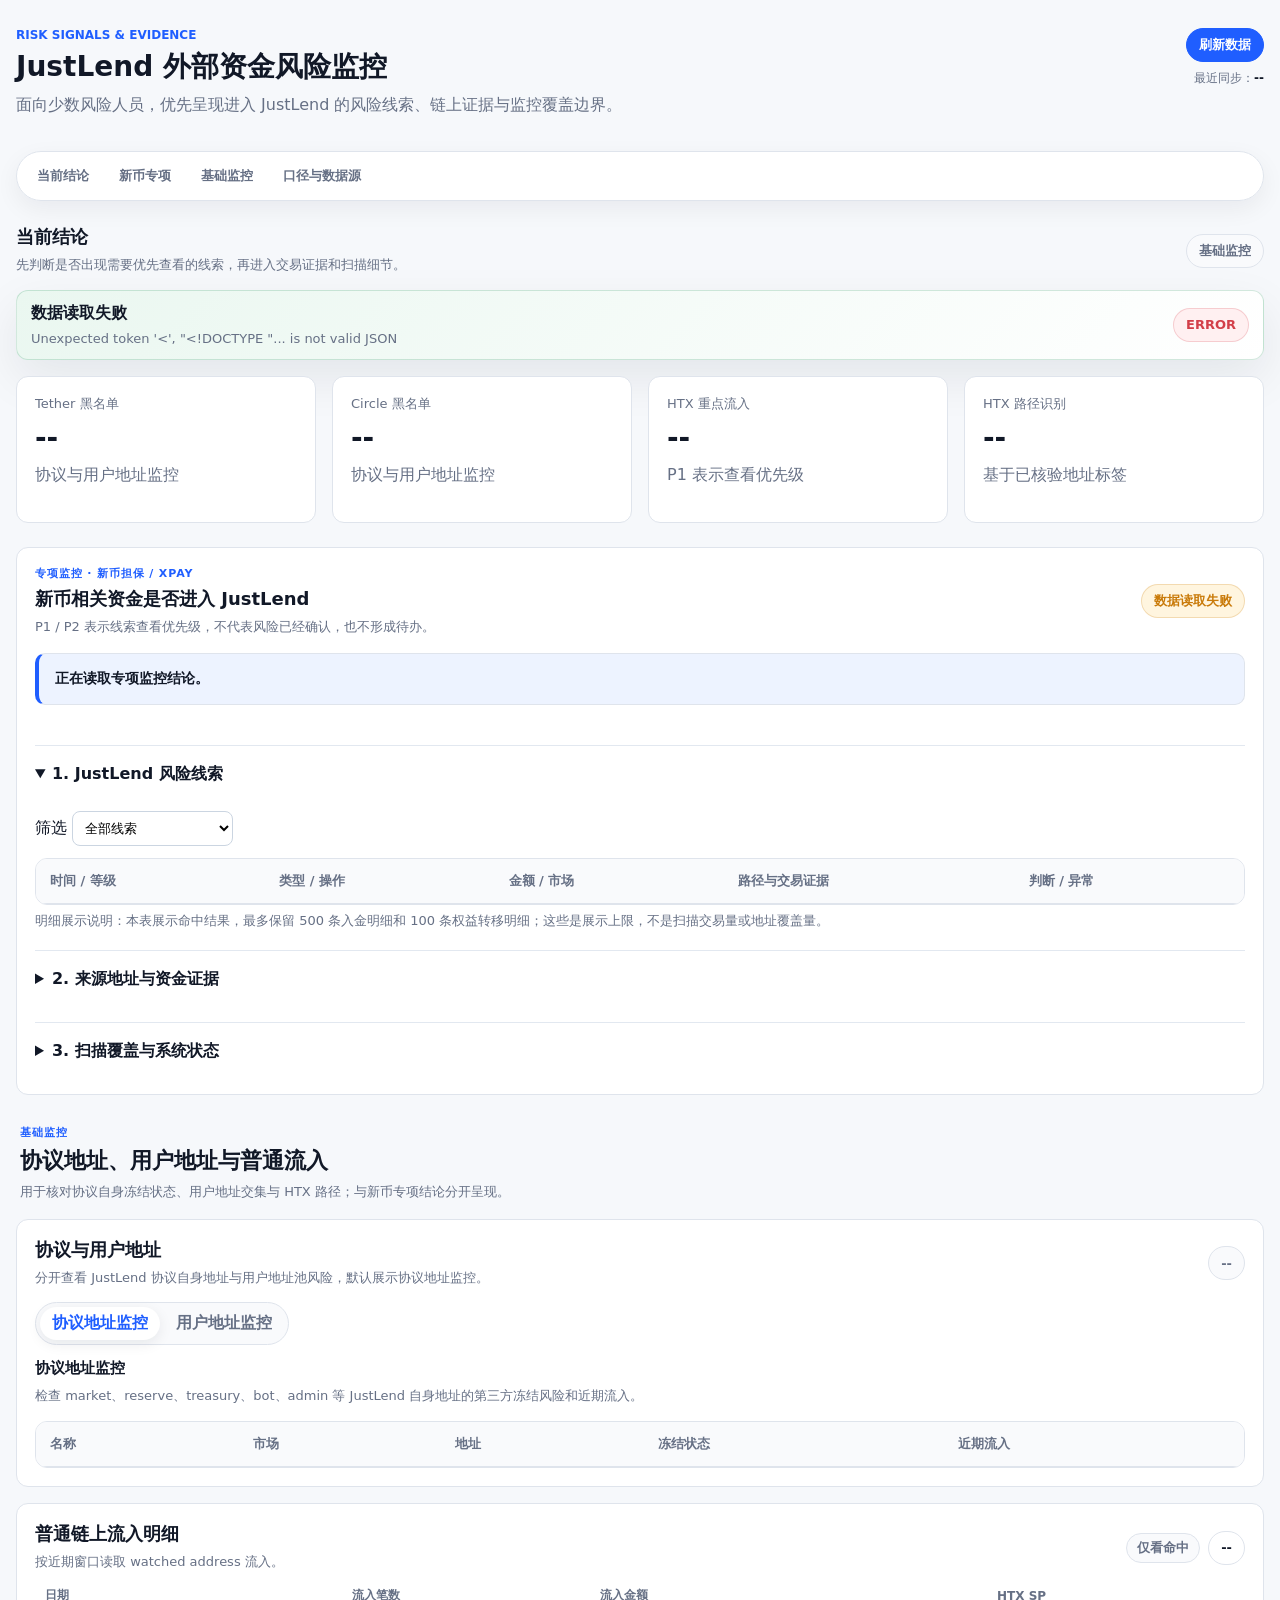
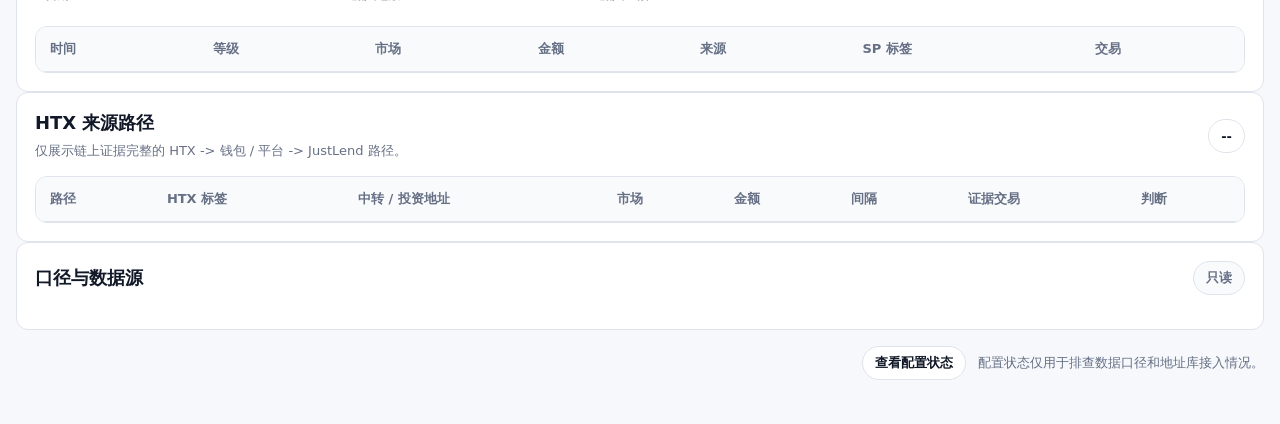
==== iterations/v0.1.0/live-dashboard/index.html @ cbe5182f "Reorganize freeze-risk dashboard around signals and evidence" ====
<!doctype html>
<html lang="zh-CN">
<head>
  <meta charset="utf-8" />
  <meta name="viewport" content="width=device-width, initial-scale=1" />
  <title>JustLend 第三方冻结风险实时看板</title>
  <link rel="stylesheet" href="./styles.css" />
</head>
<body>
  <main class="page">
    <header class="header">
      <div>
        <div class="eyebrow">RISK SIGNALS &amp; EVIDENCE</div>
        <h1>JustLend 外部资金风险监控</h1>
        <p>面向少数风险人员，优先呈现进入 JustLend 的风险线索、链上证据与监控覆盖边界。</p>
      </div>
      <div class="header-actions">
        <button id="refreshBtn" class="btn primary">刷新数据</button>
        <span class="sync-meta">最近同步：<strong id="syncTime">--</strong></span>
      </div>
    </header>

    <nav class="dashboard-nav" aria-label="看板导航">
      <a href="#riskOverview">当前结论</a>
      <a href="#xinbiMonitor">新币专项</a>
      <a href="#baseMonitoring">基础监控</a>
      <a href="#methodology">口径与数据源</a>
    </nav>

    <section class="overview-section" id="riskOverview" aria-labelledby="riskOverviewTitle">
      <div class="section-head overview-heading">
        <div>
          <h2 id="riskOverviewTitle">当前结论</h2>
          <p class="section-copy">先判断是否出现需要优先查看的线索，再进入交易证据和扫描细节。</p>
        </div>
        <span class="pill muted">基础监控</span>
      </div>
      <div class="status-strip" id="statusStrip">
        <div>
          <strong id="statusTitle">加载中</strong>
          <span id="statusDesc">正在读取 TRON 链上数据。</span>
        </div>
        <span class="pill" id="statusPill">SYNC</span>
      </div>

      <div class="grid metrics">
        <article class="card">
          <span class="label">Tether 黑名单</span>
          <strong id="metricUsdt">--</strong>
          <p>协议与用户地址监控</p>
        </article>
        <article class="card">
          <span class="label">Circle 黑名单</span>
          <strong id="metricUsdc">--</strong>
          <p>协议与用户地址监控</p>
        </article>
        <article class="card">
          <span class="label">HTX 重点流入</span>
          <strong id="metricEvents">--</strong>
          <p>P1 表示查看优先级</p>
        </article>
        <article class="card">
          <span class="label">HTX 路径识别</span>
          <strong id="metricHtx">--</strong>
          <p>基于已核验地址标签</p>
        </article>
      </div>
    </section>

    <section class="card xinbi-monitor" id="xinbiMonitor" aria-label="新币风险监控">
      <div class="section-head">
        <div><span class="section-kicker">专项监控 · 新币担保 / XPay</span><h2>新币相关资金是否进入 JustLend</h2><p class="section-copy">P1 / P2 表示线索查看优先级，不代表风险已经确认，也不形成待办。</p></div>
        <span class="pill amber" id="xinbiState">等待扫描</span>
      </div>
      <div class="decision-banner" id="xinbiDecision">正在读取专项监控结论。</div>
      <div id="xinbiSummary" class="xinbi-metrics"></div>
      <details open id="xinbiSignals"><summary>1. JustLend 风险线索</summary>
        <div class="section-tools xinbi-tools"><label>筛选 <select id="xinbiFilter"><option value="all">全部线索</option><option value="flow">直接 / 1 跳 / 2 跳路径</option><option value="interaction">仅交互关联</option><option value="anomaly">异常行为</option><option value="rights">jToken 权益转移</option></select></label><span id="xinbiEventCount"></span></div>
        <div class="table-wrap"><table><thead><tr><th>时间 / 等级</th><th>类型 / 操作</th><th>金额 / 市场</th><th>路径与交易证据</th><th>判断 / 异常</th></tr></thead><tbody id="xinbiEvents"></tbody></table></div>
        <p class="section-copy">明细展示说明：本表展示命中结果，最多保留 500 条入金明细和 100 条权益转移明细；这些是展示上限，不是扫描交易量或地址覆盖量。</p>
      </details>
      <details id="xinbiEvidence"><summary>2. 来源地址与资金证据</summary>
        <p class="notice" id="xinbiRelatedAccounts"></p>
        <h3>来源地址与冻结状态</h3>
        <div class="table-wrap"><table><thead><tr><th>地址 / 归属来源</th><th>USDT 冻结状态</th><th>当前 USDT 余额</th><th>检查时间</th></tr></thead><tbody id="xinbiAddresses"></tbody></table></div>
        <h3 class="subsection-title">来源地址近期资金动态</h3>
        <p class="section-copy">仅代表来源地址活动，不等于已进入 JustLend。展示最近 100 条已扫描记录。</p>
        <div class="table-wrap"><table><thead><tr><th>时间</th><th>资产 / 金额</th><th>发送方 → 接收方</th><th>交易</th></tr></thead><tbody id="xinbiTransfers"></tbody></table></div>
      </details>
      <details id="xinbiCoveragePanel"><summary>3. 扫描覆盖与系统状态</summary>
        <p class="notice" id="xinbiCoverage">首次扫描尚未完成，不能据此判断无风险。</p>
        <p class="notice" id="xinbiScanProgress">等待扫描结果：地址初扫、转账记录和历史补扫进度将在这里显示。</p>
        <div class="change-log"><strong>冻结状态变化</strong><div id="xinbiChanges"></div></div>
        <ul id="xinbiLimitations"></ul>
        <p class="source-links"><a href="https://x.com/MistTrack_io/status/2097334357891645946" target="_blank" rel="noopener noreferrer">MistTrack 原始地址来源 · 2026-09-08</a> · <a href="https://x.com/Bitrace_team/status/2097376491252453848" target="_blank" rel="noopener noreferrer">Bitrace 21 地址清单</a> · <a href="https://x.com/Bitrace_team/status/2097480480811782478" target="_blank" rel="noopener noreferrer">Bitrace 新业务地址</a></p>
      </details>
    </section>

    <div class="section-divider" id="baseMonitoring">
      <span class="section-kicker">基础监控</span>
      <h2>协议地址、用户地址与普通流入</h2>
      <p>用于核对协议自身冻结状态、用户地址交集与 HTX 路径；与新币专项结论分开呈现。</p>
    </div>

    <section class="card address-monitor">
      <div class="section-head">
        <div>
          <h2>协议与用户地址</h2>
          <p class="section-copy">分开查看 JustLend 协议自身地址与用户地址池风险，默认展示协议地址监控。</p>
        </div>
        <span class="pill muted" id="watchedCount">--</span>
      </div>
      <div class="tabs" role="tablist" aria-label="地址风险监控类型">
        <button id="protocolTab" class="tab active" type="button" role="tab" aria-selected="true" aria-controls="protocolPanel">协议地址监控</button>
        <button id="userTab" class="tab" type="button" role="tab" aria-selected="false" aria-controls="userPanel">用户地址监控</button>
      </div>

      <div id="protocolPanel" class="tab-panel active" role="tabpanel" aria-labelledby="protocolTab">
        <div class="section-head">
          <div>
            <h3>协议地址监控</h3>
            <p class="section-copy">检查 market、reserve、treasury、bot、admin 等 JustLend 自身地址的第三方冻结风险和近期流入。</p>
          </div>
        </div>
        <div class="table-wrap">
          <table>
            <thead>
              <tr>
                <th>名称</th>
                <th>市场</th>
                <th>地址</th>
                <th>冻结状态</th>
                <th>近期流入</th>
              </tr>
            </thead>
            <tbody id="addressRows"></tbody>
          </table>
        </div>
      </div>

      <div id="userPanel" class="tab-panel" role="tabpanel" aria-labelledby="userTab">
        <div class="section-head">
          <div>
            <h3>用户地址监控</h3>
            <p class="section-copy">检查 JustLend 当前用户地址池与 Tether / Circle 黑名单的交集；地址池未接入时不展示伪造结果。</p>
          </div>
          <span class="pill muted" id="userIntersectionCount">--</span>
        </div>
        <div class="table-wrap">
          <table>
            <thead>
              <tr>
                <th>用户地址</th>
                <th>JustLend 身份</th>
                <th>黑名单状态</th>
                <th>命中资产</th>
                <th>系统判断</th>
              </tr>
            </thead>
            <tbody id="userRows"></tbody>
          </table>
        </div>
        <div class="notice" id="userPoolNotice"></div>
      </div>
    </section>

    <section class="card">
      <div class="section-head">
        <div>
          <h2>普通链上流入明细</h2>
          <p class="section-copy" id="eventWindowText">按近期窗口读取 watched address 流入。</p>
        </div>
        <div class="section-tools">
          <button id="clearDateFilterBtn" class="btn toggle hidden" type="button">全部日期</button>
          <button id="hitOnlyToggle" class="btn toggle" type="button" aria-pressed="false">仅看命中</button>
          <span class="pill" id="eventCount">--</span>
        </div>
      </div>
      <div class="coverage-strip">
        <div class="coverage-head">
          <span>日期</span>
          <span>流入笔数</span>
          <span>流入金额</span>
          <span>HTX SP</span>
        </div>
        <div class="coverage-grid" id="dailyCoverageRows"></div>
      </div>
      <div class="table-wrap">
        <table>
          <thead>
            <tr>
              <th>时间</th>
              <th>等级</th>
              <th>市场</th>
              <th>金额</th>
              <th>来源</th>
              <th>SP 标签</th>
              <th>交易</th>
            </tr>
          </thead>
          <tbody id="eventRows"></tbody>
        </table>
      </div>
    </section>

    <section class="card">
      <div class="section-head">
        <div>
          <h2>HTX 来源路径</h2>
          <p class="section-copy">仅展示链上证据完整的 HTX -> 钱包 / 平台 -> JustLend 路径。</p>
        </div>
        <span class="pill" id="htxSpCount">--</span>
      </div>
      <div class="table-wrap">
        <table>
          <thead>
            <tr>
              <th>路径</th>
              <th>HTX 标签</th>
              <th>中转 / 投资地址</th>
              <th>市场</th>
              <th>金额</th>
              <th>间隔</th>
              <th>证据交易</th>
              <th>判断</th>
            </tr>
          </thead>
          <tbody id="htxSpRows"></tbody>
        </table>
      </div>
    </section>

    <section class="card" id="methodology">
      <div class="section-head">
        <h2>口径与数据源</h2>
        <span class="pill muted">只读</span>
      </div>
      <ul id="notes"></ul>
    </section>

    <section class="config-footer">
      <button id="configOpenBtn" class="btn secondary" type="button">查看配置状态</button>
      <span class="config-footer-copy">配置状态仅用于排查数据口径和地址库接入情况。</span>
    </section>
  </main>

  <div class="modal-backdrop" id="configModal" aria-hidden="true">
    <div class="modal modal-wide" role="dialog" aria-modal="true" aria-labelledby="configModalTitle">
      <div class="modal-head">
        <div>
          <h2 id="configModalTitle">配置状态</h2>
          <p class="section-copy">当前实时看板的数据源、风险阈值和地址库接入口径。</p>
        </div>
        <button id="configCloseBtn" class="icon-btn" type="button" aria-label="关闭配置状态弹窗">×</button>
      </div>
      <form class="admin-login" id="adminLoginPanel">
        <label>
          Admin 密码
          <input id="adminPassword" type="password" autocomplete="current-password" />
        </label>
        <button id="adminLoginBtn" class="btn primary" type="submit">进入配置页</button>
        <p class="form-error" id="adminLoginError"></p>
      </form>
      <div id="configPanel" class="hidden">
        <div class="kv">
          <div><span>HTX seed</span><strong id="configHtx">--</strong></div>
          <div><span>平台中转 seed</span><strong id="configPlatform">--</strong></div>
          <div><span>TronGrid Key</span><strong id="configTronGrid">--</strong></div>
          <div><span>风险阈值</span><strong id="configThreshold">--</strong></div>
          <div><span>协议监控地址数</span><strong id="configWatched">--</strong></div>
          <div><span>流入窗口</span><strong id="configInflowWindow">--</strong></div>
        </div>
        <div class="notice" id="configNotice"></div>
        <div class="admin-subsection">
          <div class="section-head">
            <h3>HTX 地址标签</h3>
            <span class="pill muted" id="configHtxLabelCount">--</span>
          </div>
          <div class="table-wrap compact-table">
            <table>
              <thead>
                <tr>
                  <th>标签</th>
                  <th>地址</th>
                  <th>类型</th>
                  <th>置信度</th>
                  <th>来源</th>
                </tr>
              </thead>
              <tbody id="configHtxRows"></tbody>
            </table>
          </div>
        </div>
      </div>
    </div>
  </div>

  <div class="toast" id="toast">已刷新</div>
  <script src="./app.js"></script>
  <script src="./xinbi-ui.js"></script>
</body>
</html>
---- iterations/v0.1.0/live-dashboard/styles.css ----
:root {
  --bg: #f6f8fb;
  --surface: #ffffff;
  --sub: #f9fafc;
  --text: #111827;
  --muted: #667085;
  --border: #dfe4ec;
  --blue: #1f5eff;
  --blue-bg: #edf3ff;
  --green: #1f8a57;
  --green-bg: #eaf7f0;
  --amber: #c97a09;
  --amber-bg: #fff5df;
  --red: #d33f49;
  --red-bg: #fff0f1;
  --radius: 12px;
  --shadow: 0 18px 48px rgba(15, 23, 42, 0.08);
}

* { box-sizing: border-box; }

body {
  margin: 0;
  background: var(--bg);
  color: var(--text);
  font-family: Inter, ui-sans-serif, system-ui, -apple-system, BlinkMacSystemFont, "Segoe UI", sans-serif;
}

button { font: inherit; cursor: pointer; }

.page {
  width: min(1440px, calc(100vw - 32px));
  margin: 0 auto;
  padding: 28px 0 44px;
}

.header {
  display: flex;
  justify-content: space-between;
  align-items: flex-start;
  gap: 24px;
  margin-bottom: 18px;
}

.header-actions {
  display: flex;
  flex-direction: column;
  align-items: flex-end;
  gap: 8px;
}

.dashboard-nav {
  position: sticky;
  top: 0;
  z-index: 10;
  display: flex;
  gap: 6px;
  margin-bottom: 24px;
  padding: 8px;
  border: 1px solid var(--border);
  border-radius: 999px;
  background: rgba(255, 255, 255, 0.94);
  box-shadow: 0 8px 24px rgba(15, 23, 42, 0.06);
  backdrop-filter: blur(12px);
}

.dashboard-nav a {
  padding: 7px 12px;
  border-radius: 999px;
  color: var(--muted);
  font-size: 13px;
  font-weight: 800;
  text-decoration: none;
}

.dashboard-nav a:hover,
.dashboard-nav a:focus-visible {
  color: var(--blue);
  background: var(--blue-bg);
}

.overview-section,
.xinbi-monitor {
  scroll-margin-top: 72px;
}

.overview-heading {
  margin-bottom: 12px;
}

.sync-meta {
  color: var(--muted);
  font-size: 12px;
}

.sync-meta strong {
  color: var(--text);
}

.eyebrow {
  color: var(--blue);
  font-size: 12px;
  font-weight: 900;
  margin-bottom: 8px;
}

h1, h2, h3, p { margin-top: 0; letter-spacing: 0; }

h1 { margin-bottom: 8px; font-size: 28px; line-height: 1.2; }
h2 { margin-bottom: 0; font-size: 18px; }
h3 { margin-bottom: 8px; font-size: 15px; }
p { color: var(--muted); line-height: 1.6; }

.btn, .pill {
  display: inline-flex;
  align-items: center;
  justify-content: center;
  border-radius: 999px;
  min-height: 34px;
  padding: 7px 12px;
  border: 1px solid var(--border);
  background: var(--surface);
  color: var(--text);
  font-weight: 800;
  font-size: 13px;
  white-space: nowrap;
}

.btn.primary {
  background: var(--blue);
  border-color: var(--blue);
  color: #fff;
}

.btn.secondary {
  background: var(--surface);
  border-color: var(--border);
}

.btn.toggle {
  min-height: 30px;
  padding: 5px 10px;
  color: var(--muted);
  background: var(--sub);
}

.btn.toggle.active {
  color: var(--blue);
  background: var(--blue-bg);
  border-color: rgba(31, 94, 255, 0.28);
}

.pill.red { color: var(--red); background: var(--red-bg); border-color: rgba(211, 63, 73, 0.2); }
.pill.amber { color: var(--amber); background: var(--amber-bg); border-color: rgba(201, 122, 9, 0.22); }
.pill.green { color: var(--green); background: var(--green-bg); border-color: rgba(31, 138, 87, 0.2); }
.pill.muted { color: var(--muted); background: var(--sub); }

.safe-text { color: var(--green); }
.danger-text { color: var(--red); }
.muted-text { color: var(--muted); }

.status-strip {
  display: flex;
  align-items: center;
  justify-content: space-between;
  gap: 16px;
  padding: 12px 14px;
  margin-bottom: 16px;
  border: 1px solid rgba(31, 138, 87, 0.2);
  border-radius: var(--radius);
  background: linear-gradient(135deg, var(--green-bg), var(--surface));
  box-shadow: var(--shadow);
}

.status-strip.warning {
  border-color: rgba(201, 122, 9, 0.22);
  background: linear-gradient(135deg, var(--amber-bg), var(--surface));
}

.status-strip.danger {
  border-color: rgba(211, 63, 73, 0.2);
  background: linear-gradient(135deg, var(--red-bg), var(--surface));
}

.status-strip strong {
  display: block;
  margin-bottom: 4px;
}

.status-strip span {
  color: var(--muted);
  font-size: 13px;
}

.grid { display: grid; gap: 16px; }
.metrics { grid-template-columns: repeat(4, minmax(0, 1fr)); margin-bottom: 24px; }
.layout { grid-template-columns: 1.6fr 0.8fr; margin-bottom: 16px; }

.card {
  min-width: 0;
  padding: 18px;
  border: 1px solid var(--border);
  border-radius: var(--radius);
  background: var(--surface);
}

.address-monitor {
  margin-bottom: 16px;
}

.label {
  display: block;
  color: var(--muted);
  font-size: 13px;
  margin-bottom: 8px;
}

.label.compact {
  display: inline-block;
  margin: 0 10px 0 4px;
  font-size: 12px;
}

.card > strong {
  display: block;
  font-size: 28px;
  margin-bottom: 8px;
}

.section-head {
  display: flex;
  justify-content: space-between;
  align-items: center;
  gap: 12px;
  margin-bottom: 14px;
}

.section-tools {
  display: inline-flex;
  align-items: center;
  gap: 8px;
}

.section-copy {
  margin: 6px 0 0;
  font-size: 13px;
}

.section-kicker {
  display: block;
  margin-bottom: 6px;
  color: var(--blue);
  font-size: 11px;
  font-weight: 900;
  letter-spacing: 0.08em;
  text-transform: uppercase;
}

.section-divider {
  scroll-margin-top: 72px;
  margin: 30px 0 16px;
  padding: 0 4px;
}

.section-divider h2 {
  margin-bottom: 6px;
  font-size: 22px;
}

.section-divider p {
  margin-bottom: 0;
  font-size: 13px;
}

.decision-banner {
  margin: 16px 0;
  padding: 14px 16px;
  border: 1px solid var(--border);
  border-left: 4px solid var(--blue);
  border-radius: 10px;
  background: var(--blue-bg);
  color: var(--text);
  font-size: 14px;
  font-weight: 800;
  line-height: 1.55;
}

.decision-banner.clear {
  border-left-color: var(--green);
  background: var(--green-bg);
}

.decision-banner.warning {
  border-left-color: var(--amber);
  background: var(--amber-bg);
}

.decision-banner.danger {
  border-left-color: var(--red);
  background: var(--red-bg);
}

.subsection-title {
  margin: 22px 0 0;
}

.change-log {
  margin-top: 16px;
  padding: 12px 14px;
  border: 1px solid var(--border);
  border-radius: 10px;
  background: var(--sub);
  font-size: 13px;
}

.change-log p:last-child,
.source-links {
  margin-bottom: 0;
}

.coverage-strip {
  margin-bottom: 14px;
}

.coverage-head,
.coverage-day {
  display: grid;
  grid-template-columns: 1fr 0.8fr 1.3fr 0.8fr;
  gap: 10px;
  align-items: center;
}

.coverage-head {
  padding: 0 10px 8px;
  color: var(--muted);
  font-size: 12px;
  font-weight: 900;
}

.coverage-grid {
  display: grid;
  grid-template-columns: repeat(5, minmax(0, 1fr));
  gap: 8px;
}

.coverage-day {
  min-height: 56px;
  border: 1px solid var(--border);
  border-radius: 8px;
  padding: 8px 10px;
  background: var(--surface);
  color: var(--muted);
  text-align: left;
}

.coverage-day strong {
  color: var(--text);
  font-size: 18px;
}

.coverage-day.has-flow {
  border-color: rgba(31, 94, 255, 0.24);
  background: var(--blue-bg);
}

.coverage-day.hit {
  border-color: rgba(201, 122, 9, 0.28);
  background: var(--amber-bg);
}

.coverage-day.active {
  outline: 2px solid var(--blue);
  outline-offset: 1px;
}

.coverage-empty {
  border: 1px solid var(--border);
  border-radius: 8px;
  padding: 12px;
  color: var(--muted);
  font-size: 13px;
}

.tabs {
  display: inline-flex;
  gap: 4px;
  padding: 4px;
  margin-bottom: 14px;
  border: 1px solid var(--border);
  border-radius: 999px;
  background: var(--sub);
}

.tab {
  min-height: 30px;
  padding: 6px 12px;
  border: 0;
  border-radius: 999px;
  background: transparent;
  color: var(--muted);
  font-weight: 900;
}

.tab.active {
  color: var(--blue);
  background: var(--surface);
  box-shadow: 0 4px 14px rgba(15, 23, 42, 0.08);
}

.tab-panel {
  display: none;
}

.tab-panel.active {
  display: block;
}

.table-wrap {
  overflow: auto;
  border: 1px solid var(--border);
  border-radius: var(--radius);
}

table {
  width: 100%;
  min-width: 850px;
  border-collapse: collapse;
  font-size: 13px;
}

th, td {
  padding: 13px 14px;
  border-bottom: 1px solid var(--border);
  text-align: left;
  vertical-align: top;
}

th {
  color: var(--muted);
  background: var(--sub);
  font-weight: 900;
}

tr:last-child td { border-bottom: 0; }

.address {
  font-family: "SFMono-Regular", Menlo, Consolas, monospace;
  font-size: 12px;
  word-break: break-all;
}

.kv {
  display: grid;
  gap: 8px;
}

.kv div {
  display: flex;
  justify-content: space-between;
  gap: 12px;
  padding: 10px 0;
  border-bottom: 1px solid var(--border);
}

.kv span {
  color: var(--muted);
}

.notice {
  margin-top: 14px;
  color: var(--muted);
  line-height: 1.6;
  font-size: 13px;
}

.config-footer {
  display: flex;
  align-items: center;
  gap: 12px;
  justify-content: flex-end;
  margin-top: 16px;
}

.config-footer-copy {
  color: var(--muted);
  font-size: 13px;
}

.modal-backdrop {
  position: fixed;
  inset: 0;
  z-index: 20;
  display: none;
  align-items: center;
  justify-content: center;
  padding: 20px;
  background: rgba(17, 24, 39, 0.42);
}

.modal-backdrop.show {
  display: flex;
}

.modal {
  width: min(560px, 100%);
  max-height: calc(100vh - 48px);
  overflow: auto;
  padding: 20px;
  border: 1px solid var(--border);
  border-radius: var(--radius);
  background: var(--surface);
  box-shadow: var(--shadow);
}

.modal-wide {
  width: min(860px, 100%);
}

.modal-head {
  display: flex;
  justify-content: space-between;
  gap: 16px;
  margin-bottom: 16px;
}

.hidden {
  display: none !important;
}

.admin-login {
  display: grid;
  gap: 12px;
}

.admin-login label {
  display: grid;
  gap: 8px;
  color: var(--muted);
  font-size: 13px;
  font-weight: 800;
}

.admin-login input {
  width: 100%;
  min-height: 40px;
  border: 1px solid var(--border);
  border-radius: 10px;
  padding: 8px 11px;
  background: var(--surface);
  color: var(--text);
  font: inherit;
}

.form-error {
  min-height: 20px;
  margin: 0;
  color: var(--red);
  font-size: 13px;
}

.icon-btn {
  width: 34px;
  height: 34px;
  flex: 0 0 auto;
  border: 1px solid var(--border);
  border-radius: 999px;
  background: var(--sub);
  color: var(--muted);
  font-size: 22px;
  line-height: 1;
}

.admin-subsection {
  margin-top: 18px;
}

.compact-table table {
  min-width: 680px;
}

.compact-table th,
.compact-table td {
  padding: 10px 12px;
}

.toast {
  position: fixed;
  left: 50%;
  bottom: 24px;
  transform: translateX(-50%) translateY(20px);
  opacity: 0;
  border-radius: 999px;
  padding: 10px 14px;
  background: var(--text);
  color: var(--surface);
  transition: opacity 0.2s ease, transform 0.2s ease;
}

.toast.show {
  opacity: 1;
  transform: translateX(-50%) translateY(0);
}

@media (max-width: 980px) {
  .header,
  .status-strip { align-items: stretch; flex-direction: column; }
  .header-actions { align-items: stretch; }
  .config-footer { align-items: stretch; flex-direction: column; }
  .metrics,
  .layout { grid-template-columns: 1fr; }
  .section-head { align-items: flex-start; flex-direction: column; }
  .section-tools { flex-wrap: wrap; }
  .coverage-grid { grid-template-columns: repeat(2, minmax(0, 1fr)); }
  .coverage-head { display: none; }
  .dashboard-nav { overflow-x: auto; border-radius: 12px; }
}
/* Xinbi monitor shares the existing dashboard visual language. */
.xinbi-metrics { display:grid; grid-template-columns:repeat(6,minmax(0,1fr)); gap:16px; margin:20px 0; }
.xinbi-metrics span { display:block; color:#64748b; font-size:12px; }
.xinbi-metrics strong { display:block; font-size:24px; margin-top:8px; overflow-wrap:anywhere; }
.xinbi-monitor { margin-bottom: 20px; }
.xinbi-monitor details { border-top:1px solid #e2e8f0; padding:18px 0; }
.xinbi-monitor details:last-child { padding-bottom: 0; }
.xinbi-monitor summary { cursor:pointer; font-weight:800; margin-bottom:14px; }
.xinbi-address { overflow-wrap:anywhere; font-family:monospace; font-size:12px; }
.xinbi-leg { min-width:260px; max-width:360px; margin-bottom:10px; }
.xinbi-tools { margin:12px 0; }
.xinbi-tools select { padding:8px; border:1px solid #cbd5e1; border-radius:8px; background:white; }
@media(max-width:900px) { .xinbi-metrics { grid-template-columns:repeat(3,minmax(0,1fr)); } }
@media(max-width:520px) { .xinbi-metrics { grid-template-columns:repeat(2,minmax(0,1fr)); } }
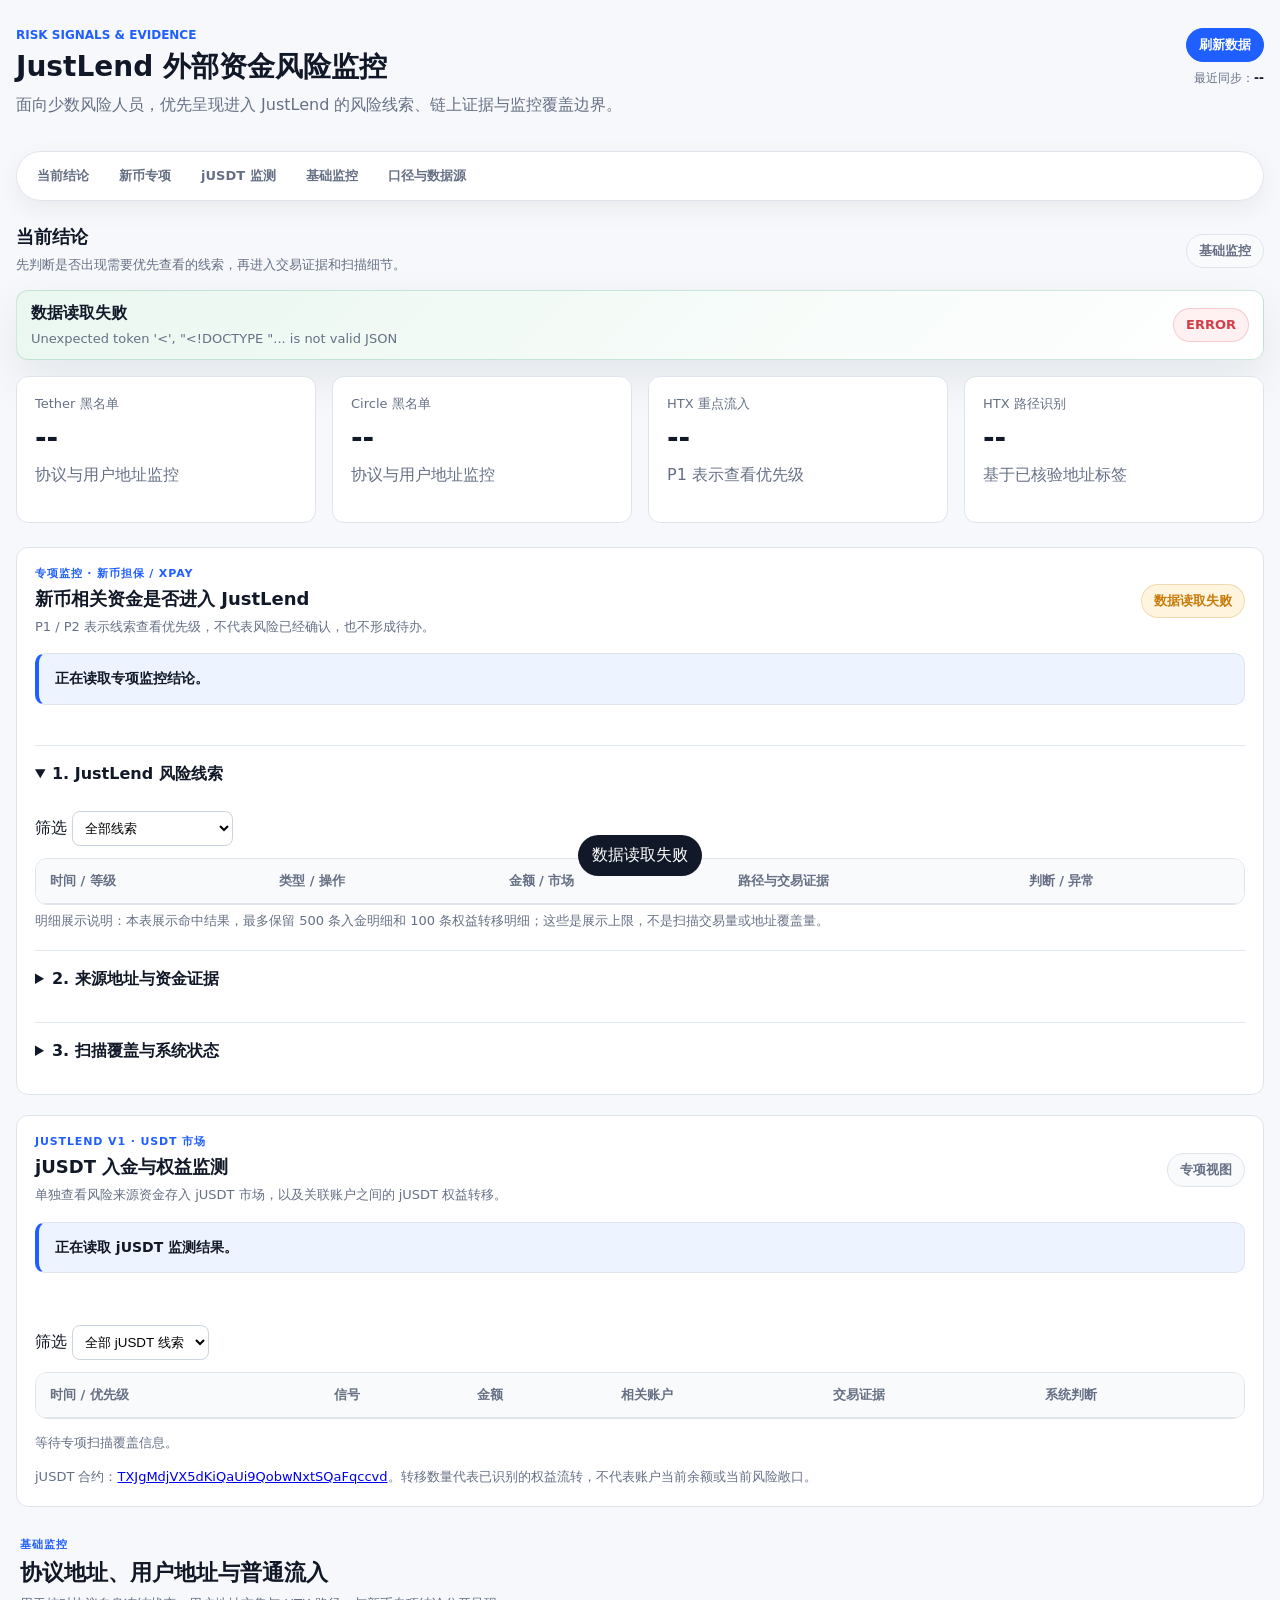
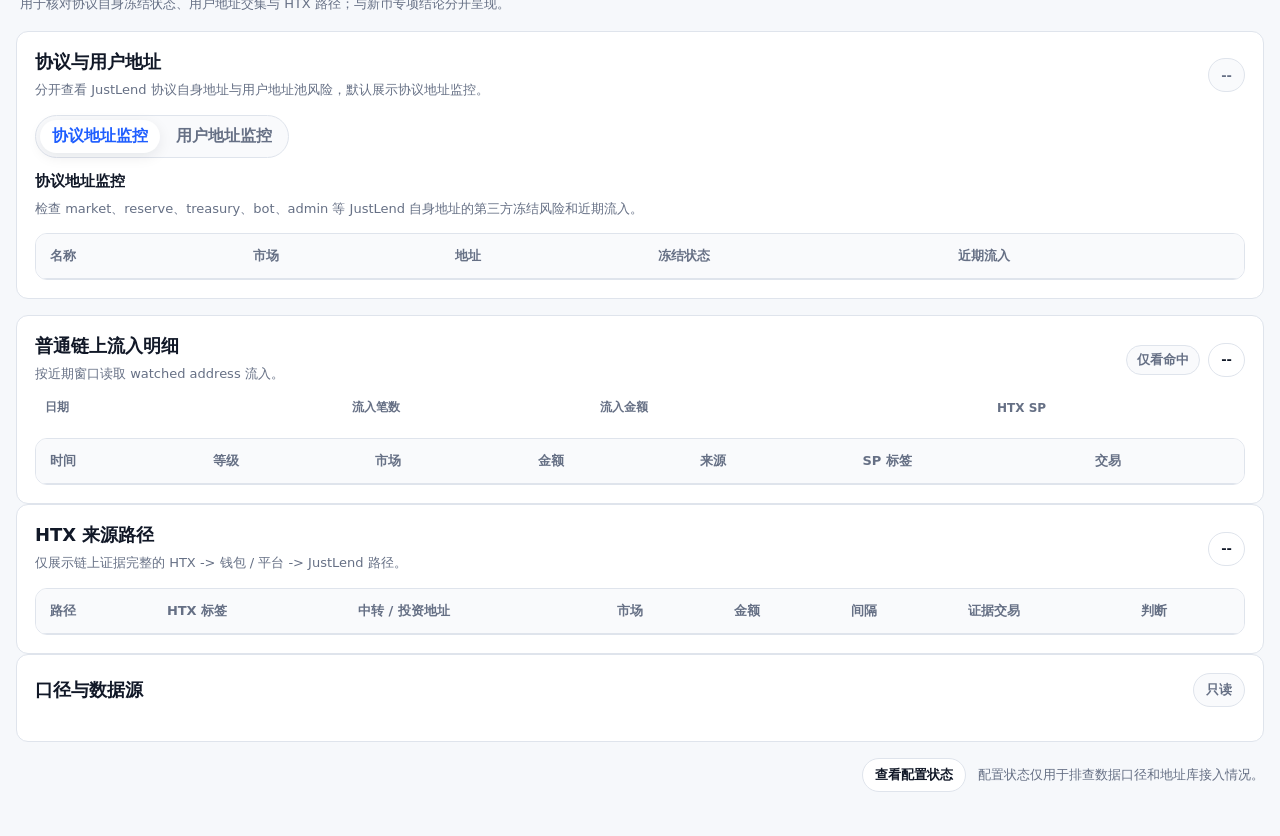
==== commit e193957d: "Add dedicated jUSDT risk monitoring view" ====
--- a/iterations/v0.1.0/live-dashboard/index.html
+++ b/iterations/v0.1.0/live-dashboard/index.html
@@ -23,6 +23,7 @@
     <nav class="dashboard-nav" aria-label="看板导航">
       <a href="#riskOverview">当前结论</a>
       <a href="#xinbiMonitor">新币专项</a>
+      <a href="#jusdtMonitor">jUSDT 监测</a>
       <a href="#baseMonitoring">基础监控</a>
       <a href="#methodology">口径与数据源</a>
     </nav>
@@ -96,6 +97,37 @@
       </details>
     </section>
 
+    <section class="card jusdt-monitor" id="jusdtMonitor" aria-label="jUSDT 权益监测">
+      <div class="section-head">
+        <div>
+          <span class="section-kicker">JustLend V1 · USDT 市场</span>
+          <h2>jUSDT 入金与权益监测</h2>
+          <p class="section-copy">单独查看风险来源资金存入 jUSDT 市场，以及关联账户之间的 jUSDT 权益转移。</p>
+        </div>
+        <span class="pill muted">专项视图</span>
+      </div>
+      <div class="decision-banner" id="jusdtDecision">正在读取 jUSDT 监测结果。</div>
+      <div class="xinbi-metrics jusdt-metrics" id="jusdtSummary"></div>
+      <div class="section-tools xinbi-tools">
+        <label>筛选
+          <select id="jusdtFilter">
+            <option value="all">全部 jUSDT 线索</option>
+            <option value="deposit">关联入金</option>
+            <option value="rights">权益转移</option>
+          </select>
+        </label>
+        <span id="jusdtCount"></span>
+      </div>
+      <div class="table-wrap">
+        <table>
+          <thead><tr><th>时间 / 优先级</th><th>信号</th><th>金额</th><th>相关账户</th><th>交易证据</th><th>系统判断</th></tr></thead>
+          <tbody id="jusdtRows"></tbody>
+        </table>
+      </div>
+      <p class="notice" id="jusdtCoverage">等待专项扫描覆盖信息。</p>
+      <p class="section-copy">jUSDT 合约：<a href="https://tronscan.org/#/contract/TXJgMdjVX5dKiQaUi9QobwNxtSQaFqccvd" target="_blank" rel="noopener noreferrer">TXJgMdjVX5dKiQaUi9QobwNxtSQaFqccvd</a>。转移数量代表已识别的权益流转，不代表账户当前余额或当前风险敞口。</p>
+    </section>
+
     <div class="section-divider" id="baseMonitoring">
       <span class="section-kicker">基础监控</span>
       <h2>协议地址、用户地址与普通流入</h2>
--- a/iterations/v0.1.0/live-dashboard/styles.css
+++ b/iterations/v0.1.0/live-dashboard/styles.css
@@ -80,7 +80,8 @@
 }
 
 .overview-section,
-.xinbi-monitor {
+.xinbi-monitor,
+.jusdt-monitor {
   scroll-margin-top: 72px;
 }
 
@@ -618,7 +619,8 @@
 .xinbi-metrics { display:grid; grid-template-columns:repeat(6,minmax(0,1fr)); gap:16px; margin:20px 0; }
 .xinbi-metrics span { display:block; color:#64748b; font-size:12px; }
 .xinbi-metrics strong { display:block; font-size:24px; margin-top:8px; overflow-wrap:anywhere; }
-.xinbi-monitor { margin-bottom: 20px; }
+.xinbi-monitor,
+.jusdt-monitor { margin-bottom: 20px; }
 .xinbi-monitor details { border-top:1px solid #e2e8f0; padding:18px 0; }
 .xinbi-monitor details:last-child { padding-bottom: 0; }
 .xinbi-monitor summary { cursor:pointer; font-weight:800; margin-bottom:14px; }
@@ -626,5 +628,7 @@
 .xinbi-leg { min-width:260px; max-width:360px; margin-bottom:10px; }
 .xinbi-tools { margin:12px 0; }
 .xinbi-tools select { padding:8px; border:1px solid #cbd5e1; border-radius:8px; background:white; }
+.jusdt-monitor table { min-width: 980px; }
+.jusdt-metrics { grid-template-columns: repeat(4, minmax(0, 1fr)); }
 @media(max-width:900px) { .xinbi-metrics { grid-template-columns:repeat(3,minmax(0,1fr)); } }
 @media(max-width:520px) { .xinbi-metrics { grid-template-columns:repeat(2,minmax(0,1fr)); } }
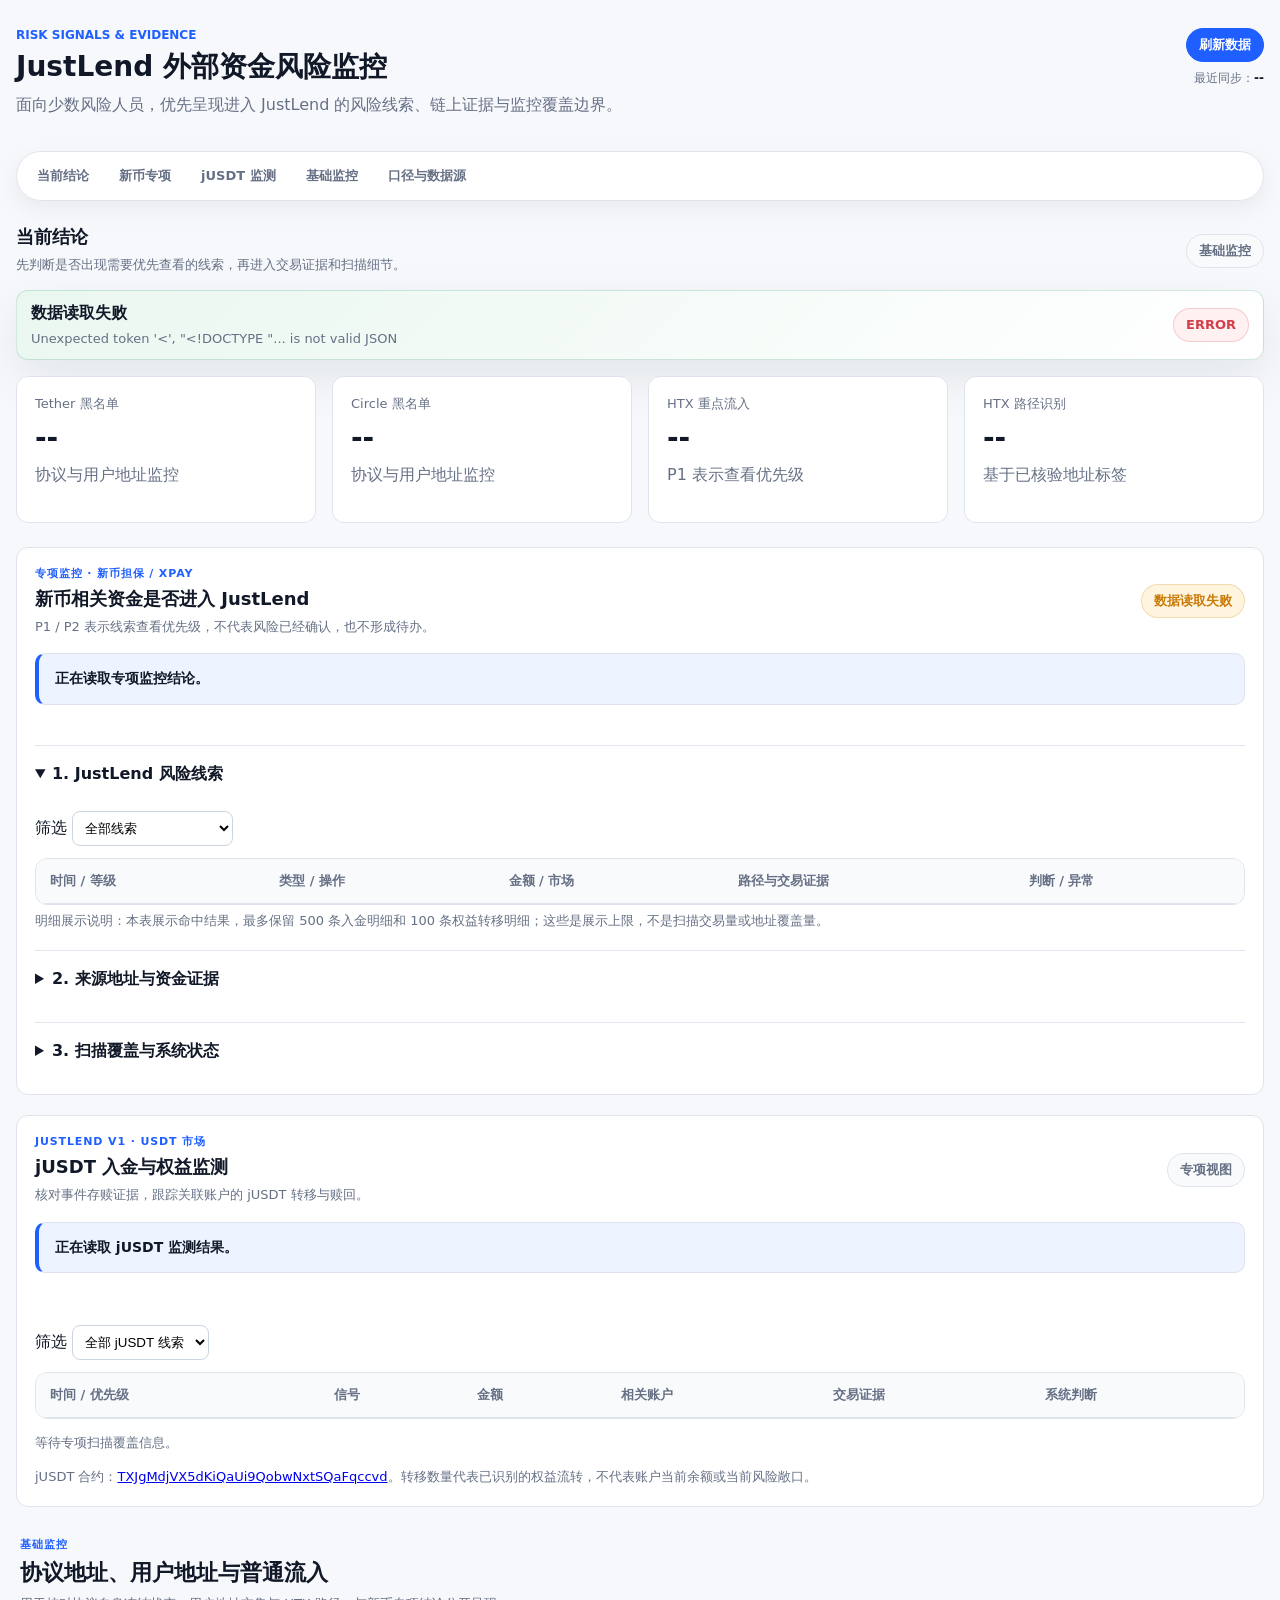
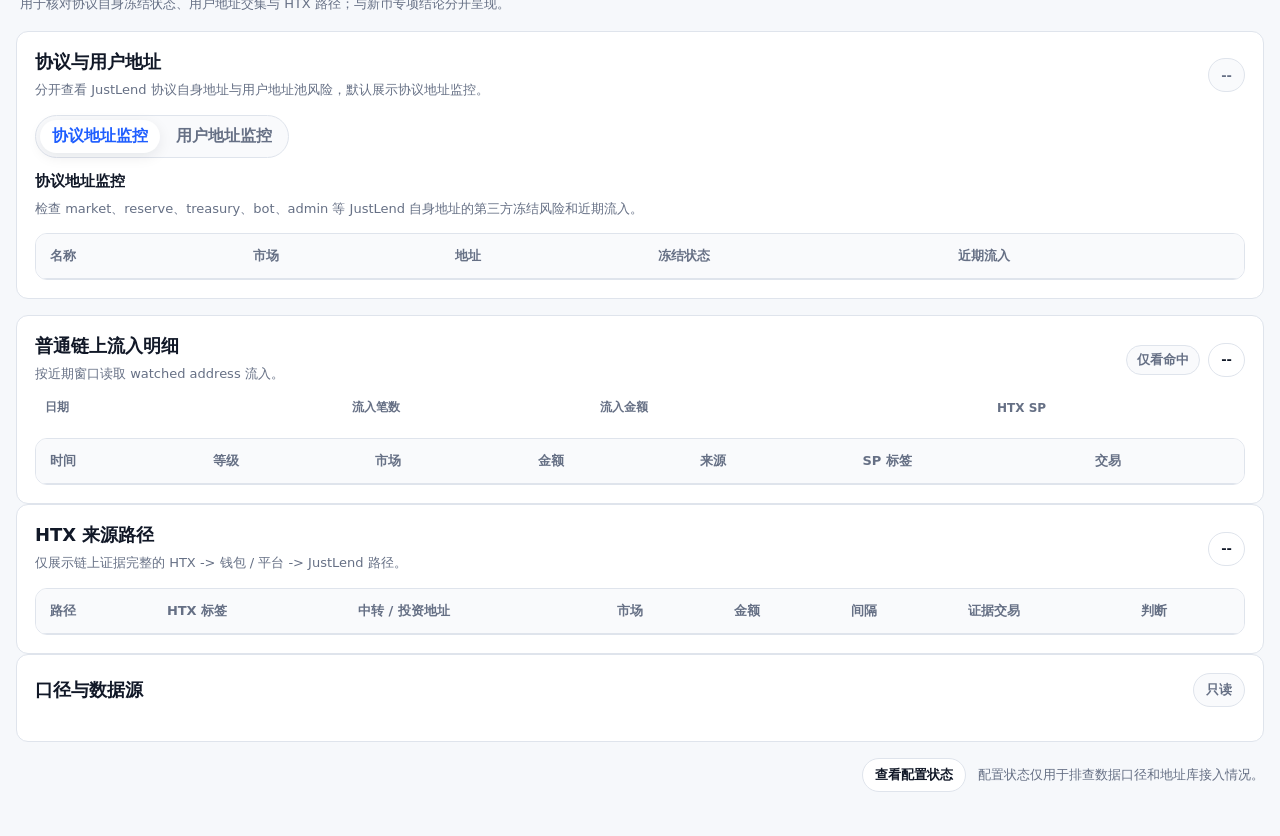
==== commit e1801323: "Track Xinbi investigation evidence and jUSDT rights redemptions" ====
--- a/iterations/v0.1.0/live-dashboard/index.html
+++ b/iterations/v0.1.0/live-dashboard/index.html
@@ -102,18 +102,20 @@
         <div>
           <span class="section-kicker">JustLend V1 · USDT 市场</span>
           <h2>jUSDT 入金与权益监测</h2>
-          <p class="section-copy">单独查看风险来源资金存入 jUSDT 市场，以及关联账户之间的 jUSDT 权益转移。</p>
+          <p class="section-copy">核对事件存赎证据，跟踪关联账户的 jUSDT 转移与赎回。</p>
         </div>
         <span class="pill muted">专项视图</span>
       </div>
       <div class="decision-banner" id="jusdtDecision">正在读取 jUSDT 监测结果。</div>
       <div class="xinbi-metrics jusdt-metrics" id="jusdtSummary"></div>
+      <div id="jusdtInvestigations"></div>
       <div class="section-tools xinbi-tools">
         <label>筛选
           <select id="jusdtFilter">
             <option value="all">全部 jUSDT 线索</option>
             <option value="deposit">关联入金</option>
             <option value="rights">权益转移</option>
+            <option value="redeem">赎回 / 待核赎回</option>
           </select>
         </label>
         <span id="jusdtCount"></span>
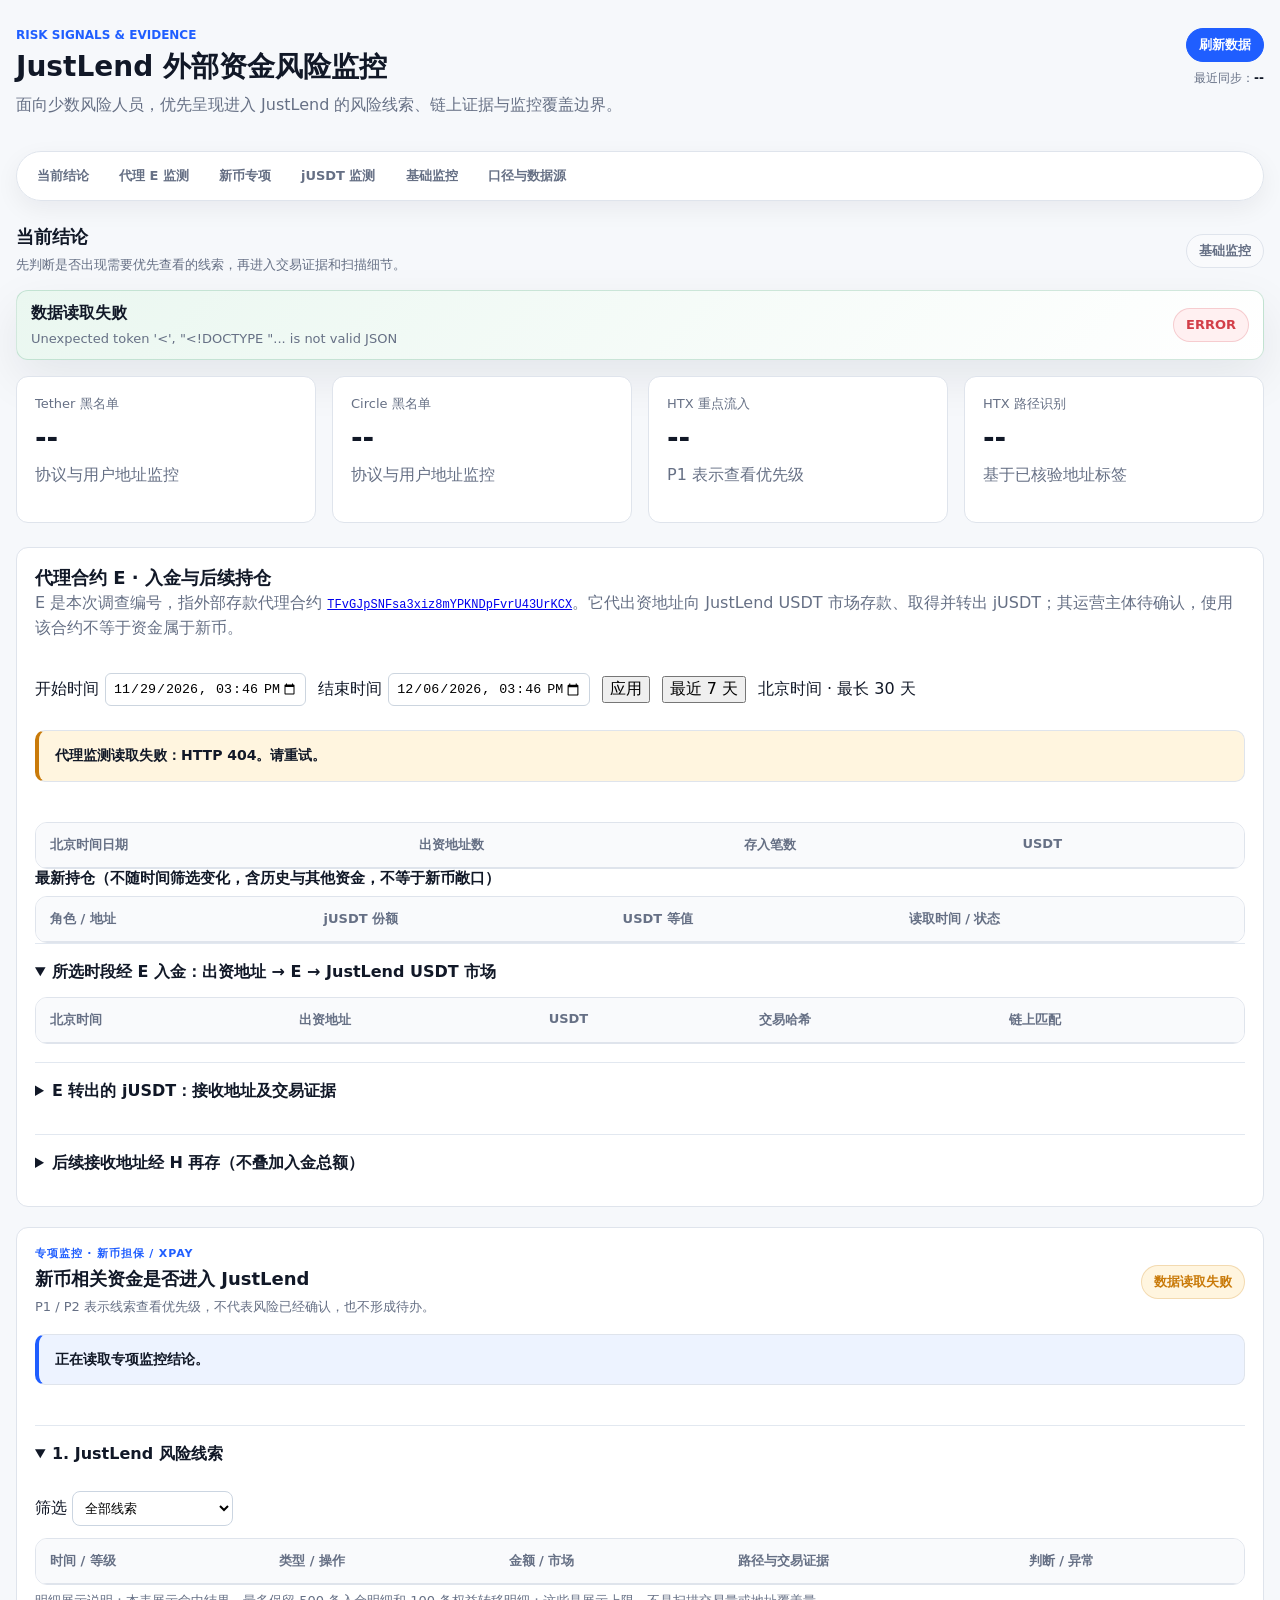
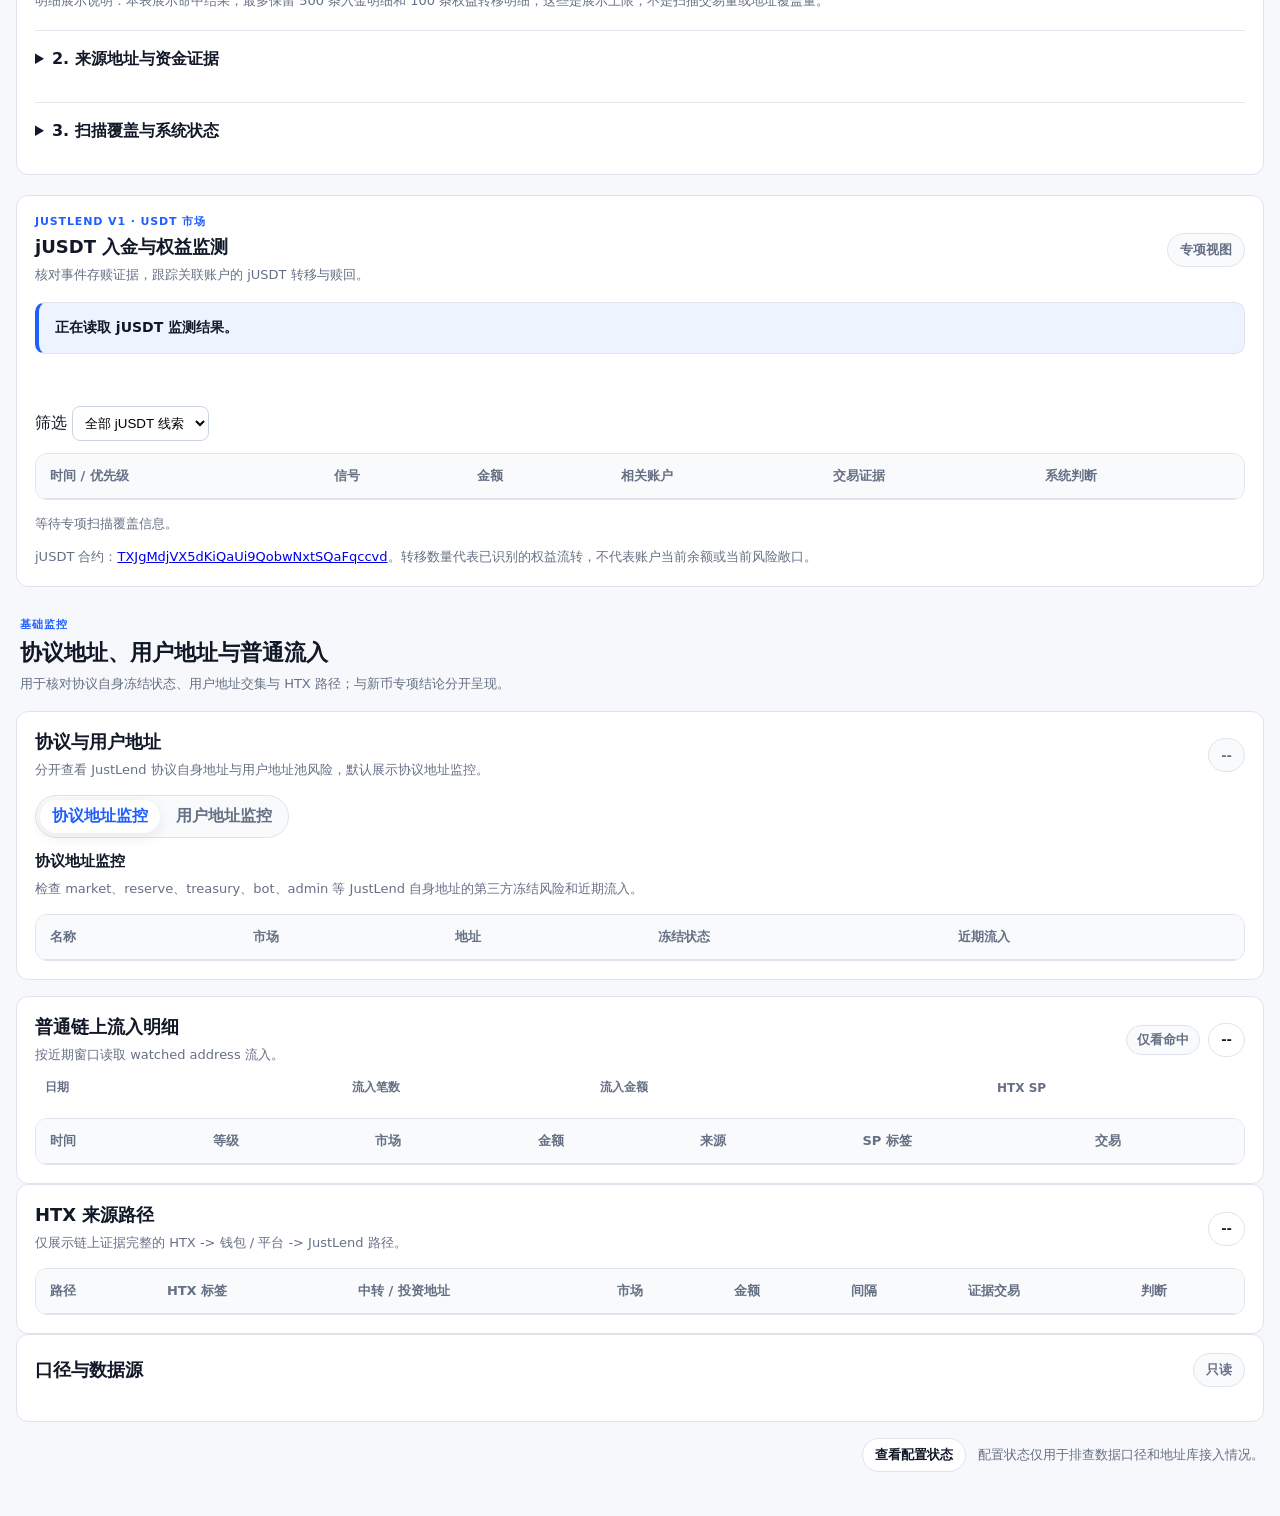
==== commit 513646e9: "Add proxy E monitoring with rolling date range filters" ====
--- a/iterations/v0.1.0/live-dashboard/index.html
+++ b/iterations/v0.1.0/live-dashboard/index.html
@@ -22,6 +22,7 @@
 
     <nav class="dashboard-nav" aria-label="看板导航">
       <a href="#riskOverview">当前结论</a>
+      <a href="#proxyMonitor">代理 E 监测</a>
       <a href="#xinbiMonitor">新币专项</a>
       <a href="#jusdtMonitor">jUSDT 监测</a>
       <a href="#baseMonitoring">基础监控</a>
@@ -68,6 +69,33 @@
       </div>
     </section>
 
+    <section class="card xinbi-monitor" id="proxyMonitor" aria-label="代理合约 E 独立监测">
+      <h2>代理合约 E · 入金与后续持仓</h2>
+      <p>E 是本次调查编号，指外部存款代理合约 <a class="xinbi-address" href="https://tronscan.org/#/address/TFvGJpSNFsa3xiz8mYPKNDpFvrU43UrKCX" target="_blank" rel="noopener noreferrer">TFvGJpSNFsa3xiz8mYPKNDpFvrU43UrKCX</a>。它代出资地址向 JustLend USDT 市场存款、取得并转出 jUSDT；其运营主体待确认，使用该合约不等于资金属于新币。</p>
+      <form id="proxyRangeForm" class="section-tools proxy-range">
+        <label>开始时间 <input id="proxySince" type="datetime-local" required aria-label="开始时间（北京时间）"></label>
+        <label>结束时间 <input id="proxyUntil" type="datetime-local" required aria-label="结束时间（北京时间）"></label>
+        <button type="submit">应用</button><button type="button" id="proxyRecent">最近 7 天</button>
+        <span>北京时间 · 最长 30 天</span>
+      </form>
+      <p id="proxyRangeError" role="alert" class="notice"></p>
+      <div id="proxyDecision" class="decision-banner warning">等待独立扫描；不能据此判断无入金。</div>
+      <div id="proxySummary" class="xinbi-metrics"></div>
+      <p id="proxyCoverage" class="notice"></p>
+      <div class="table-wrap"><table><thead><tr><th>北京时间日期</th><th>出资地址数</th><th>存入笔数</th><th>USDT</th></tr></thead><tbody id="proxyDays"></tbody></table></div>
+      <h3>最新持仓（不随时间筛选变化，含历史与其他资金，不等于新币敞口）</h3>
+      <div class="table-wrap"><table><thead><tr><th>角色 / 地址</th><th>jUSDT 份额</th><th>USDT 等值</th><th>读取时间 / 状态</th></tr></thead><tbody id="proxyPositions"></tbody></table></div>
+      <details open><summary>所选时段经 E 入金：出资地址 → E → JustLend USDT 市场</summary>
+        <div class="table-wrap"><table><thead><tr><th>北京时间</th><th>出资地址</th><th>USDT</th><th>交易哈希</th><th>链上匹配</th></tr></thead><tbody id="proxyDeposits"></tbody></table></div>
+      </details>
+      <details><summary>E 转出的 jUSDT：接收地址及交易证据</summary>
+        <div class="table-wrap"><table><thead><tr><th>北京时间</th><th>E → 接收地址</th><th>jUSDT</th><th>交易哈希</th></tr></thead><tbody id="proxyRights"></tbody></table></div>
+      </details>
+      <details><summary>后续接收地址经 H 再存（不叠加入金总额）</summary>
+        <div class="table-wrap"><table><thead><tr><th>北京时间</th><th>接收地址 → H → 市场</th><th>USDT</th><th>交易哈希</th></tr></thead><tbody id="proxyReentries"></tbody></table></div>
+      </details>
+    </section>
+
     <section class="card xinbi-monitor" id="xinbiMonitor" aria-label="新币风险监控">
       <div class="section-head">
         <div><span class="section-kicker">专项监控 · 新币担保 / XPay</span><h2>新币相关资金是否进入 JustLend</h2><p class="section-copy">P1 / P2 表示线索查看优先级，不代表风险已经确认，也不形成待办。</p></div>
@@ -332,5 +360,6 @@
   <div class="toast" id="toast">已刷新</div>
   <script src="./app.js"></script>
   <script src="./xinbi-ui.js"></script>
+  <script src="./proxy-ui.js"></script>
 </body>
 </html>
--- a/iterations/v0.1.0/live-dashboard/styles.css
+++ b/iterations/v0.1.0/live-dashboard/styles.css
@@ -632,3 +632,7 @@
 .jusdt-metrics { grid-template-columns: repeat(4, minmax(0, 1fr)); }
 @media(max-width:900px) { .xinbi-metrics { grid-template-columns:repeat(3,minmax(0,1fr)); } }
 @media(max-width:520px) { .xinbi-metrics { grid-template-columns:repeat(2,minmax(0,1fr)); } }
+
+.proxy-range { flex-wrap: wrap; gap: 12px; margin: 16px 0 8px; }
+.proxy-range label { display: flex; flex-wrap: wrap; align-items: center; gap: 6px; }
+.proxy-range input { max-width: 100%; padding: 7px; border: 1px solid #ccd5df; border-radius: 6px; }
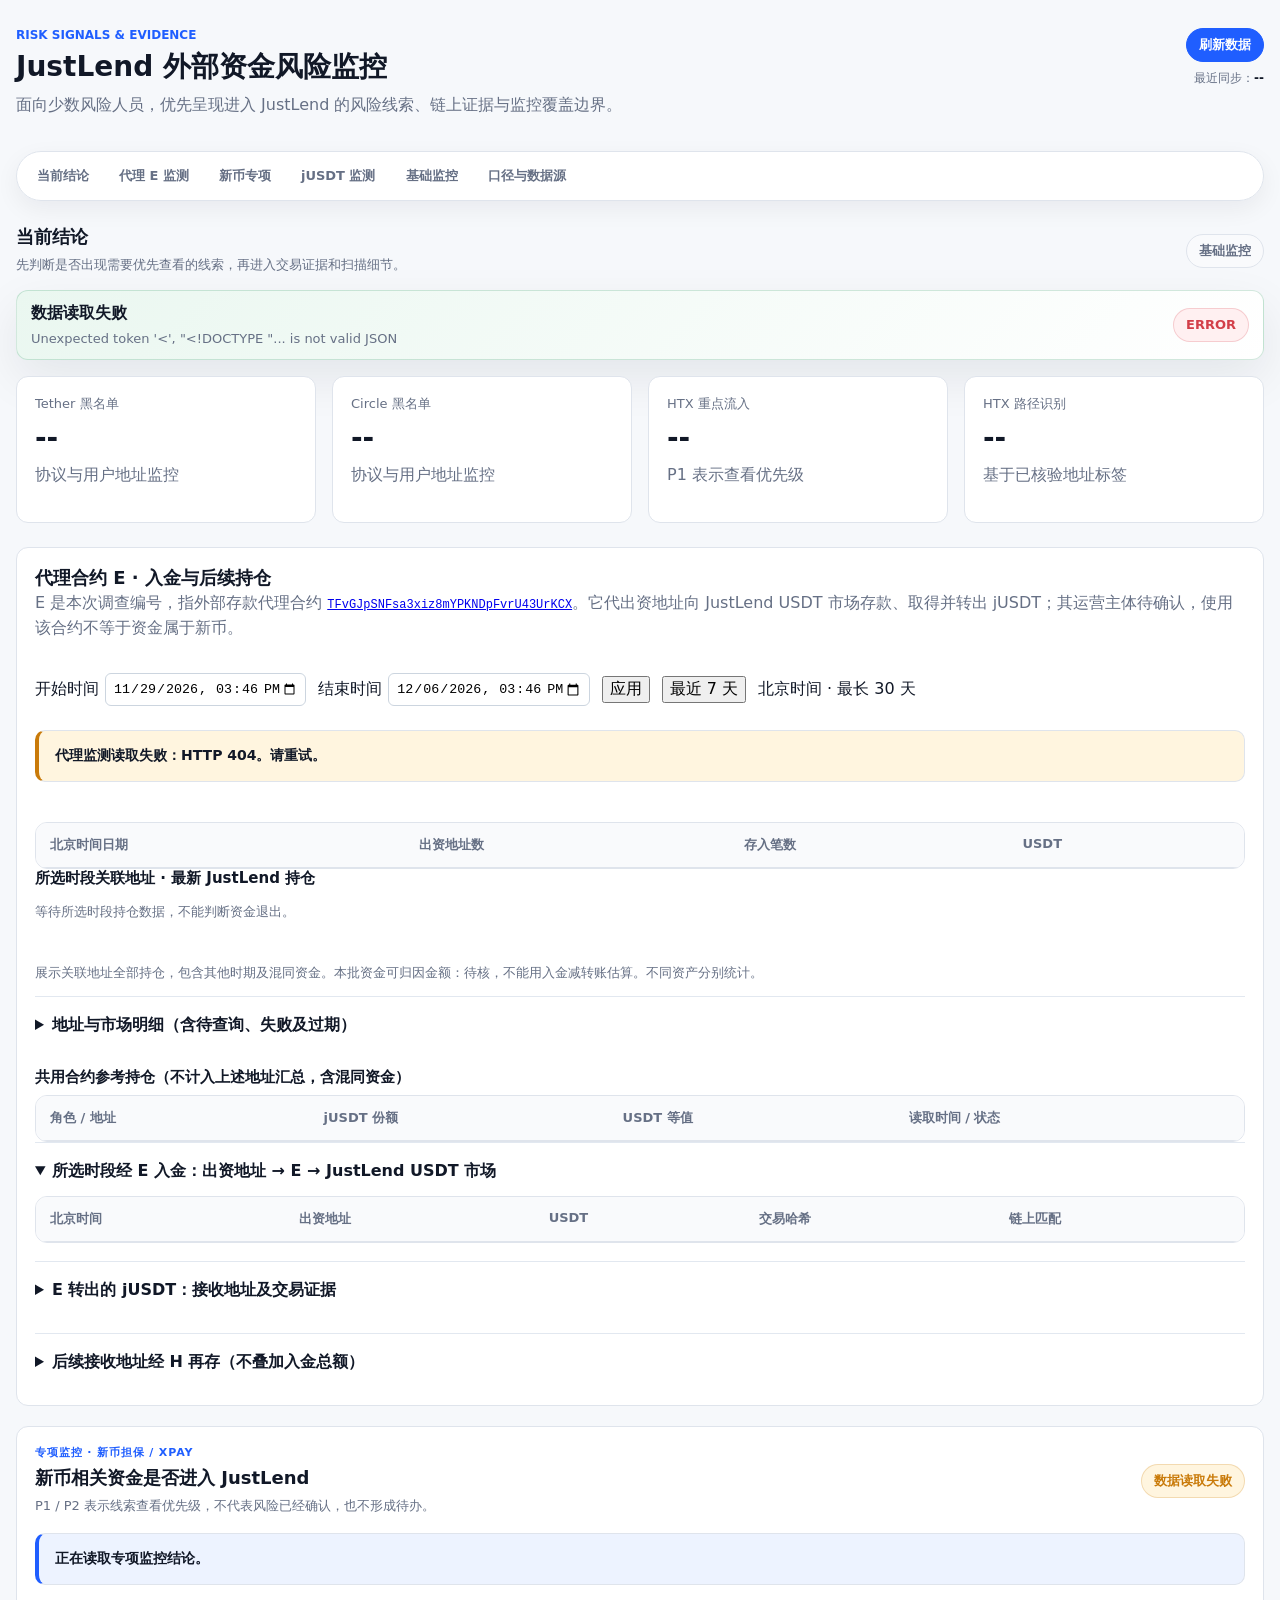
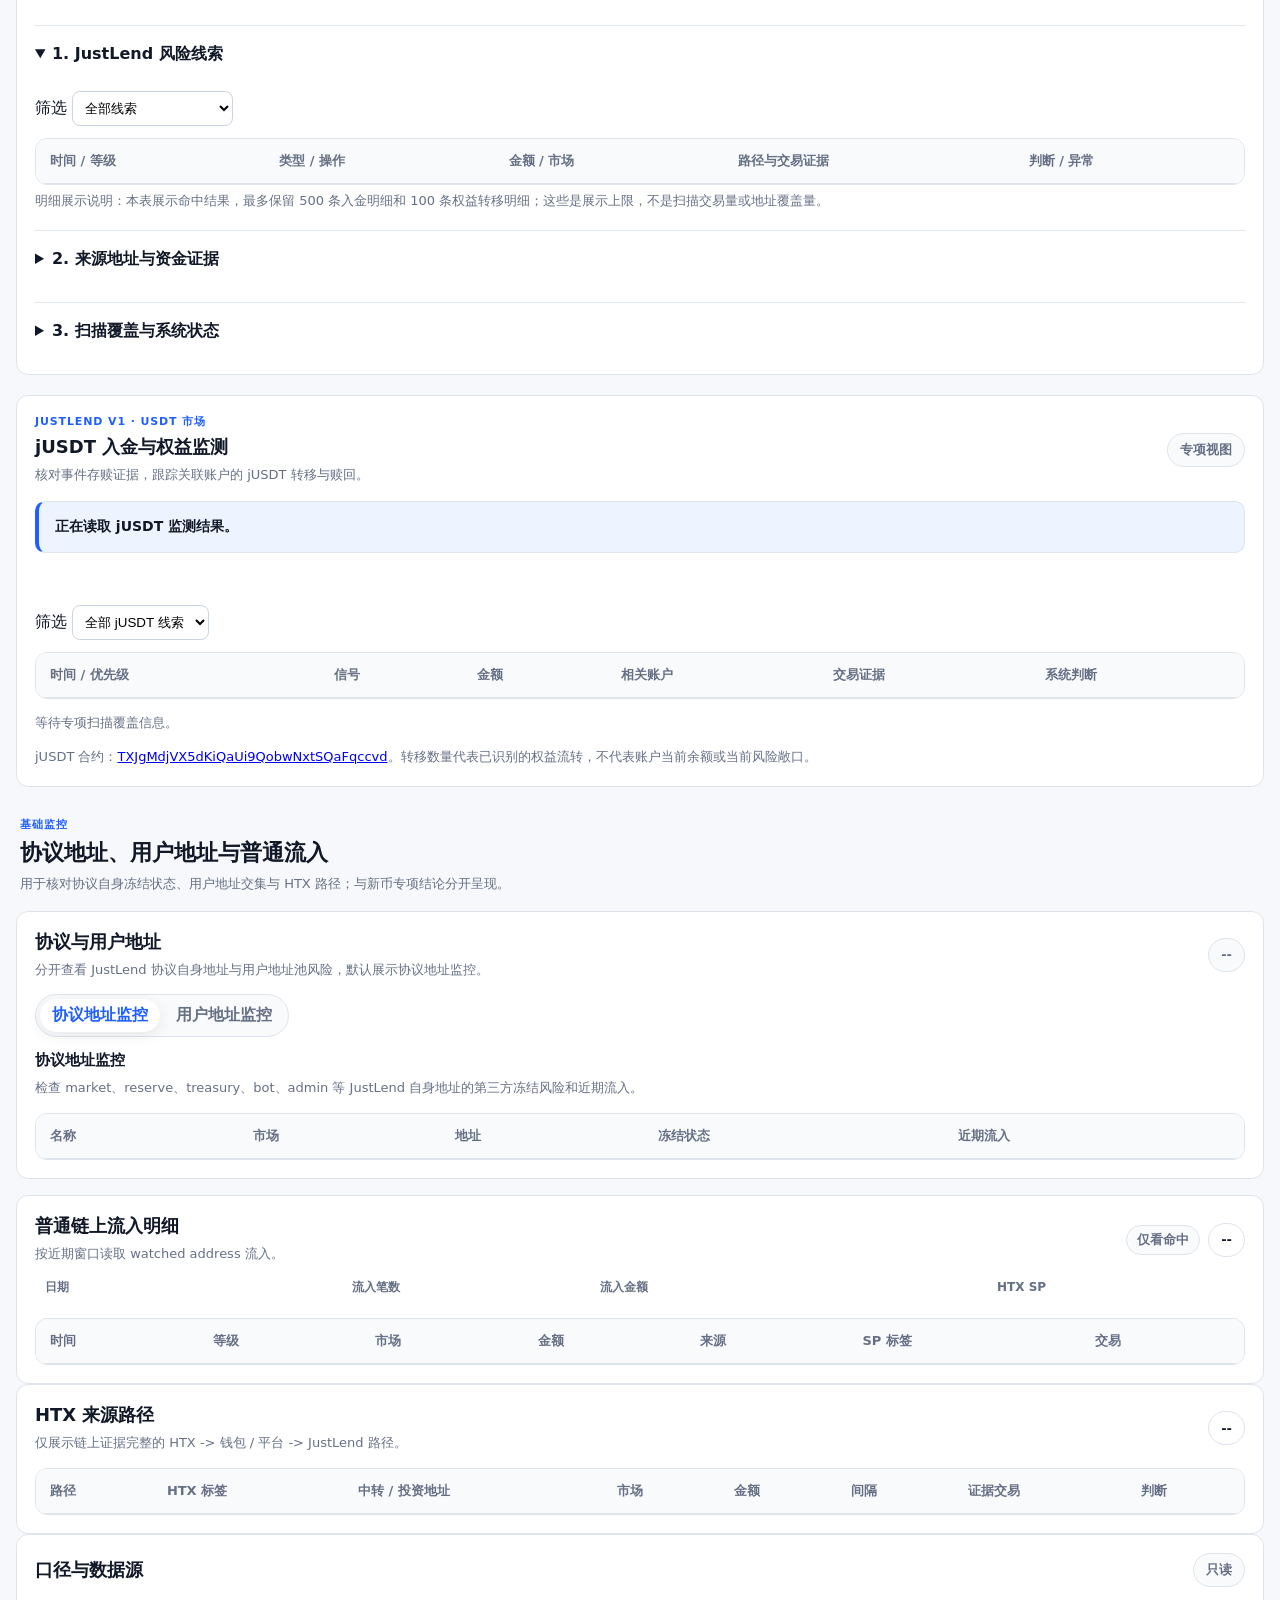
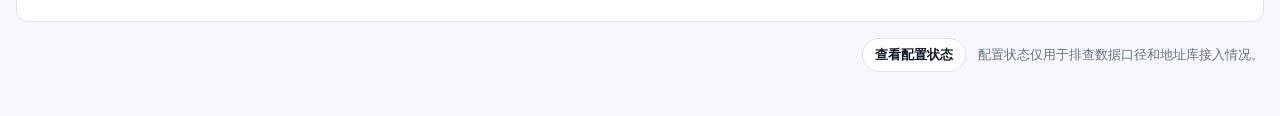
==== commit 445ff8ec: "Track discovered proxy flow addresses and JustLend positions" ====
--- a/iterations/v0.1.0/live-dashboard/index.html
+++ b/iterations/v0.1.0/live-dashboard/index.html
@@ -83,7 +83,14 @@
       <div id="proxySummary" class="xinbi-metrics"></div>
       <p id="proxyCoverage" class="notice"></p>
       <div class="table-wrap"><table><thead><tr><th>北京时间日期</th><th>出资地址数</th><th>存入笔数</th><th>USDT</th></tr></thead><tbody id="proxyDays"></tbody></table></div>
-      <h3>最新持仓（不随时间筛选变化，含历史与其他资金，不等于新币敞口）</h3>
+      <h3>所选时段关联地址 · 最新 JustLend 持仓</h3>
+      <p id="proxyTrackingCoverage" class="notice">等待地址持仓队列初始化，不能判断资金退出。</p>
+      <div id="proxyTrackingTotals" class="xinbi-metrics"></div>
+      <p class="notice">展示关联地址全部持仓，包含其他时期及混同资金。本批资金可归因金额：待核，不能用入金减转账估算。不同资产分别统计。</p>
+      <details><summary>地址与市场明细（含待查询、失败及过期）</summary>
+        <div class="table-wrap"><table><thead><tr><th>地址 / 发现依据</th><th>市场资产</th><th>存款</th><th>借款</th><th>净头寸</th><th>读取时间 / 状态</th></tr></thead><tbody id="proxyTrackingRows"></tbody></table></div>
+      </details>
+      <h3>共用合约参考持仓（不计入上述地址汇总，含混同资金）</h3>
       <div class="table-wrap"><table><thead><tr><th>角色 / 地址</th><th>jUSDT 份额</th><th>USDT 等值</th><th>读取时间 / 状态</th></tr></thead><tbody id="proxyPositions"></tbody></table></div>
       <details open><summary>所选时段经 E 入金：出资地址 → E → JustLend USDT 市场</summary>
         <div class="table-wrap"><table><thead><tr><th>北京时间</th><th>出资地址</th><th>USDT</th><th>交易哈希</th><th>链上匹配</th></tr></thead><tbody id="proxyDeposits"></tbody></table></div>
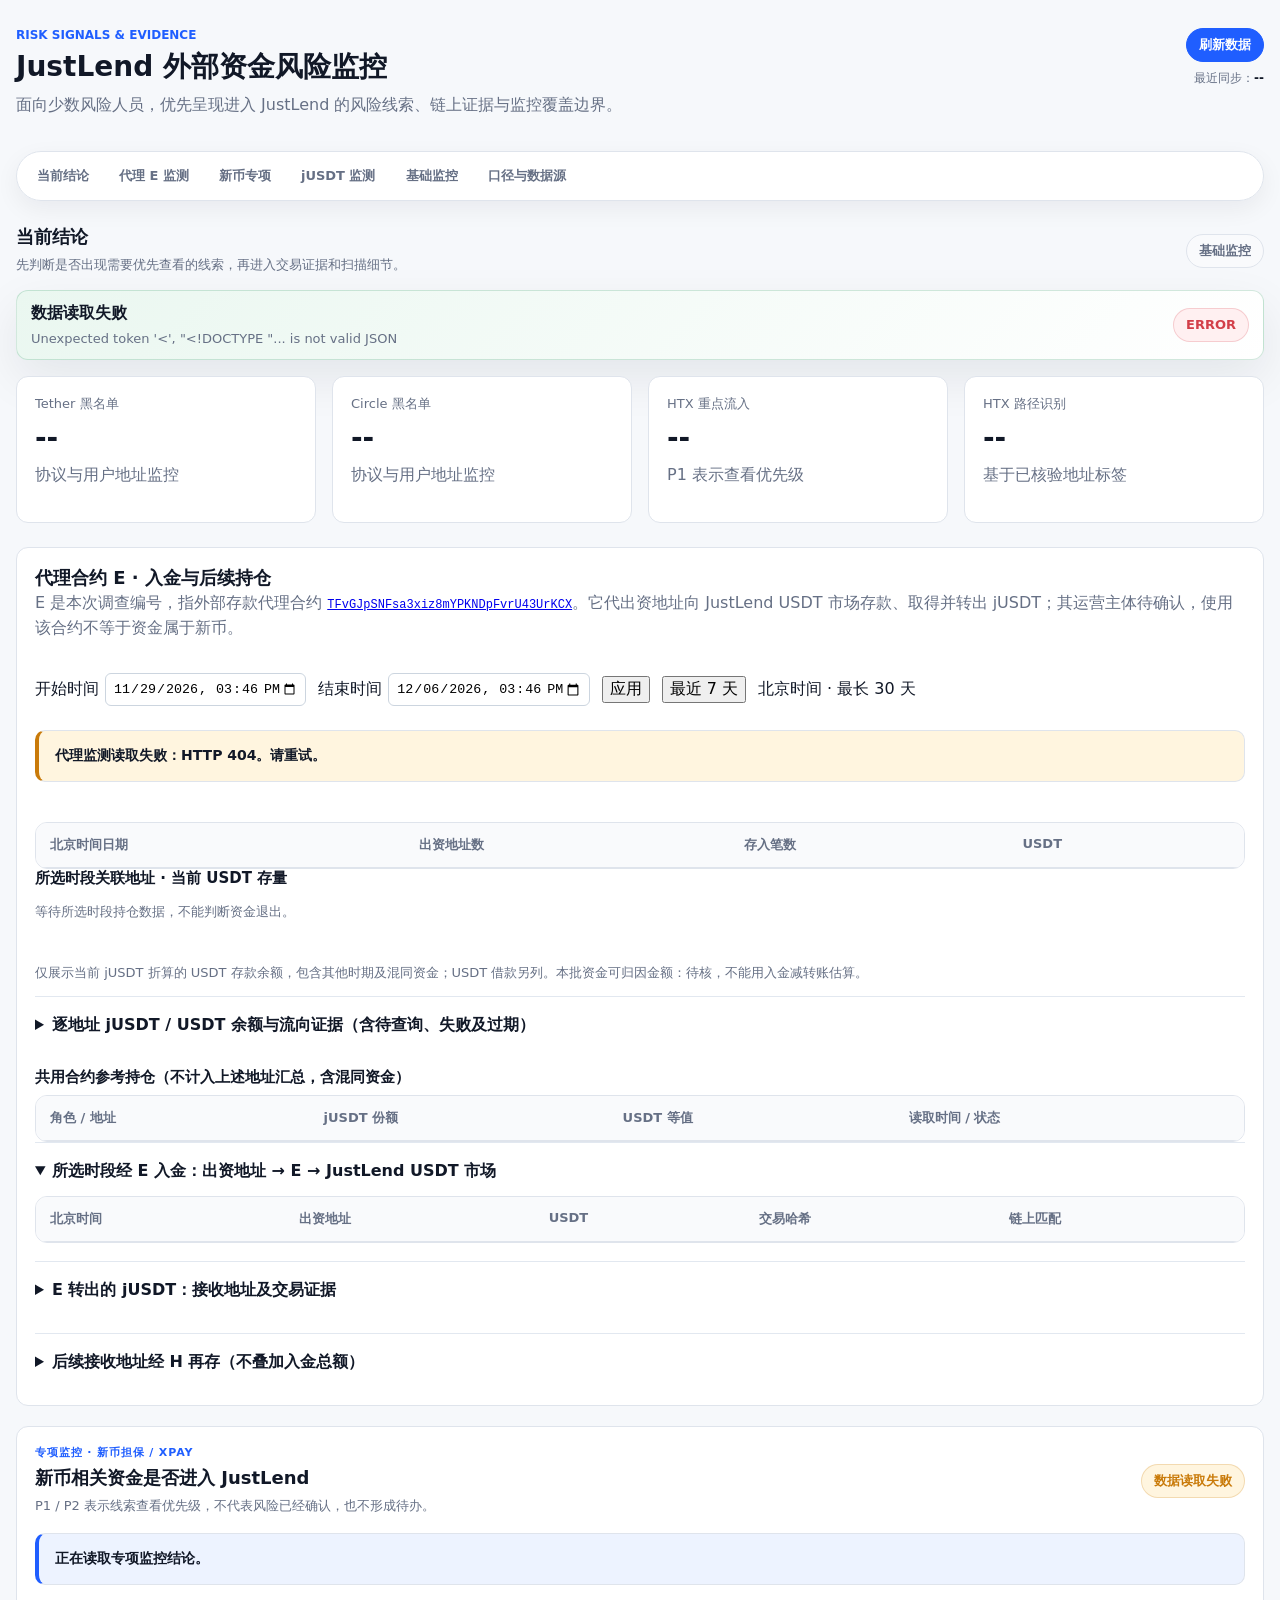
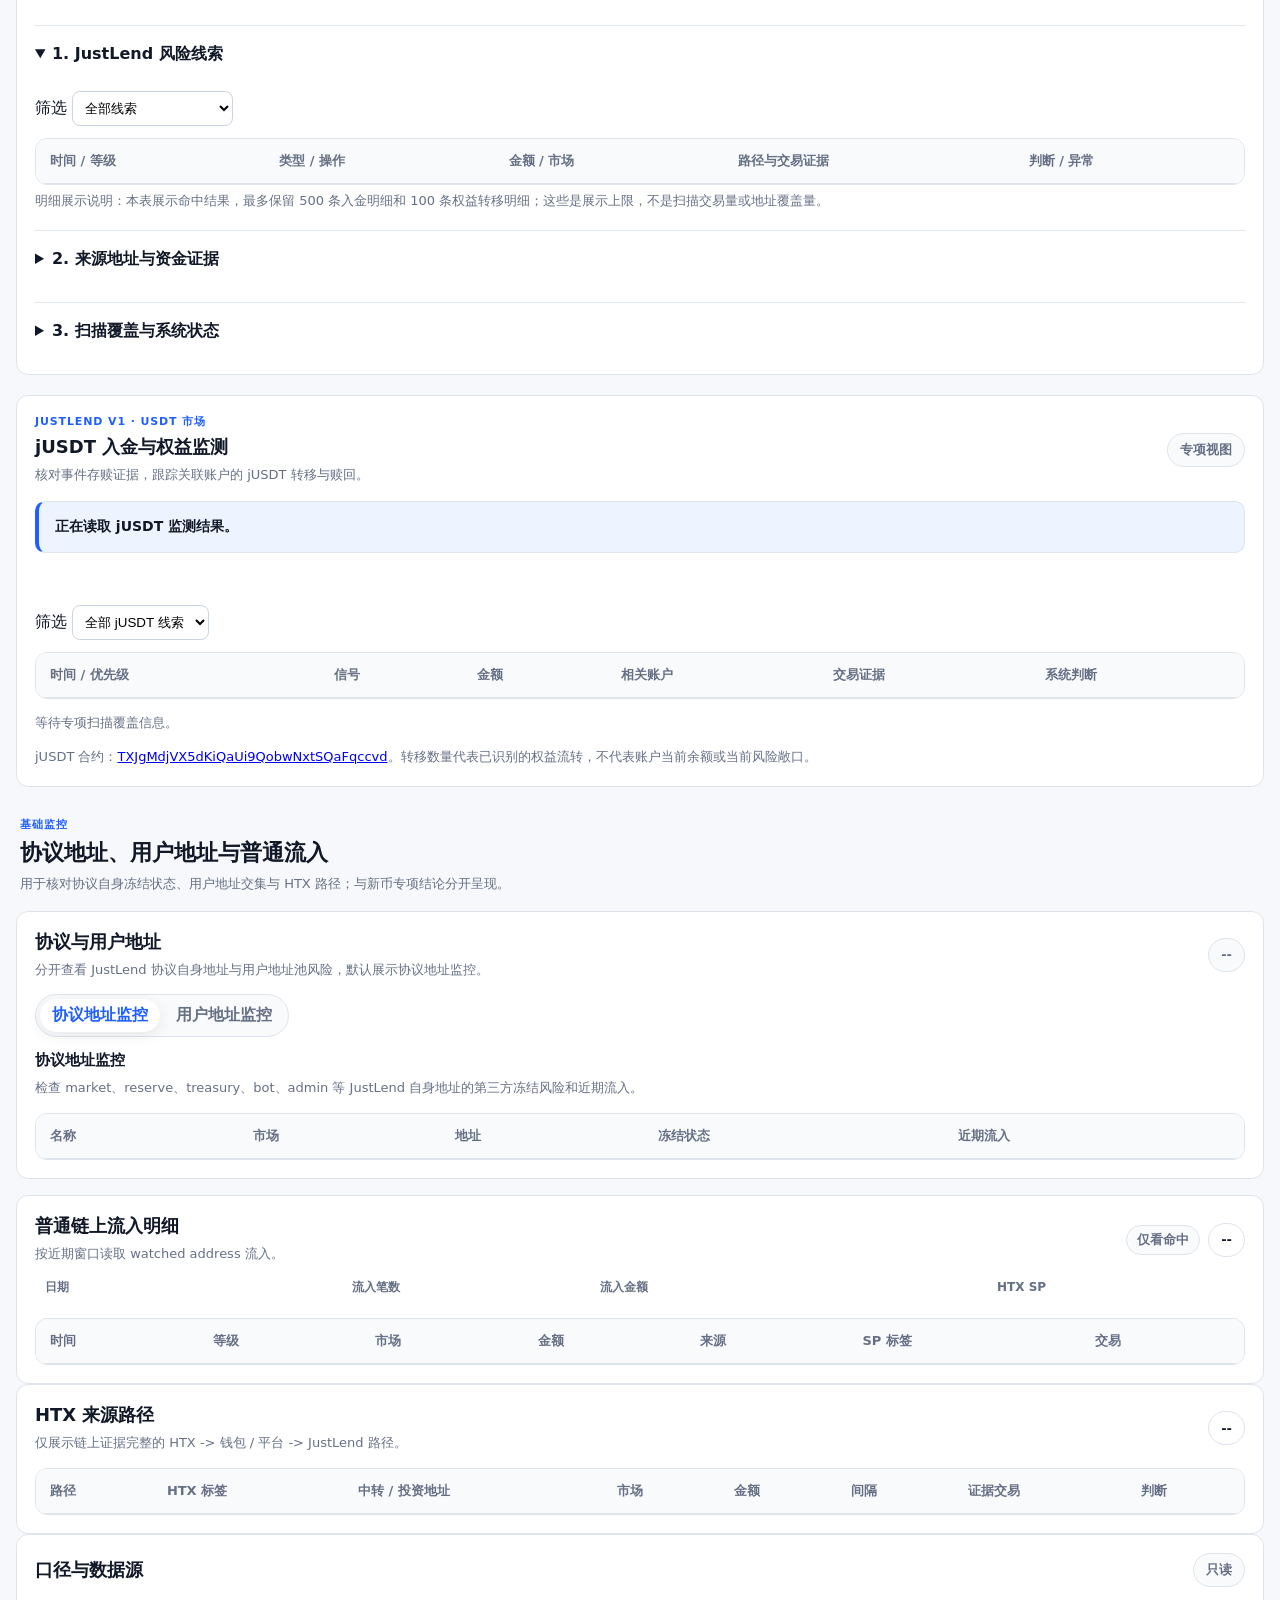
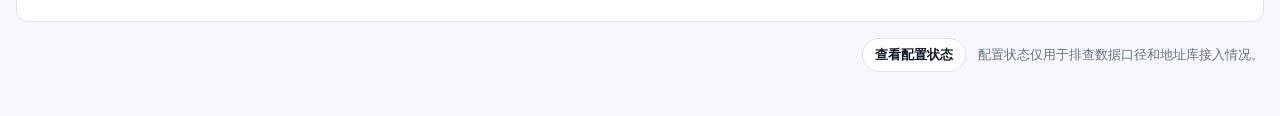
==== commit d273b62a: "Limit proxy flow and position tracking to USDT and jUSDT" ====
--- a/iterations/v0.1.0/live-dashboard/index.html
+++ b/iterations/v0.1.0/live-dashboard/index.html
@@ -83,12 +83,12 @@
       <div id="proxySummary" class="xinbi-metrics"></div>
       <p id="proxyCoverage" class="notice"></p>
       <div class="table-wrap"><table><thead><tr><th>北京时间日期</th><th>出资地址数</th><th>存入笔数</th><th>USDT</th></tr></thead><tbody id="proxyDays"></tbody></table></div>
-      <h3>所选时段关联地址 · 最新 JustLend 持仓</h3>
+      <h3>所选时段关联地址 · 当前 USDT 存量</h3>
       <p id="proxyTrackingCoverage" class="notice">等待地址持仓队列初始化，不能判断资金退出。</p>
       <div id="proxyTrackingTotals" class="xinbi-metrics"></div>
-      <p class="notice">展示关联地址全部持仓，包含其他时期及混同资金。本批资金可归因金额：待核，不能用入金减转账估算。不同资产分别统计。</p>
-      <details><summary>地址与市场明细（含待查询、失败及过期）</summary>
-        <div class="table-wrap"><table><thead><tr><th>地址 / 发现依据</th><th>市场资产</th><th>存款</th><th>借款</th><th>净头寸</th><th>读取时间 / 状态</th></tr></thead><tbody id="proxyTrackingRows"></tbody></table></div>
+      <p class="notice">仅展示当前 jUSDT 折算的 USDT 存款余额，包含其他时期及混同资金；USDT 借款另列。本批资金可归因金额：待核，不能用入金减转账估算。</p>
+      <details><summary>逐地址 jUSDT / USDT 余额与流向证据（含待查询、失败及过期）</summary>
+        <div class="table-wrap"><table><thead><tr><th>地址 / 发现依据</th><th>jUSDT 份额</th><th>USDT 存款余额</th><th>USDT 借款</th><th>读取时间 / 状态</th></tr></thead><tbody id="proxyTrackingRows"></tbody></table></div>
       </details>
       <h3>共用合约参考持仓（不计入上述地址汇总，含混同资金）</h3>
       <div class="table-wrap"><table><thead><tr><th>角色 / 地址</th><th>jUSDT 份额</th><th>USDT 等值</th><th>读取时间 / 状态</th></tr></thead><tbody id="proxyPositions"></tbody></table></div>
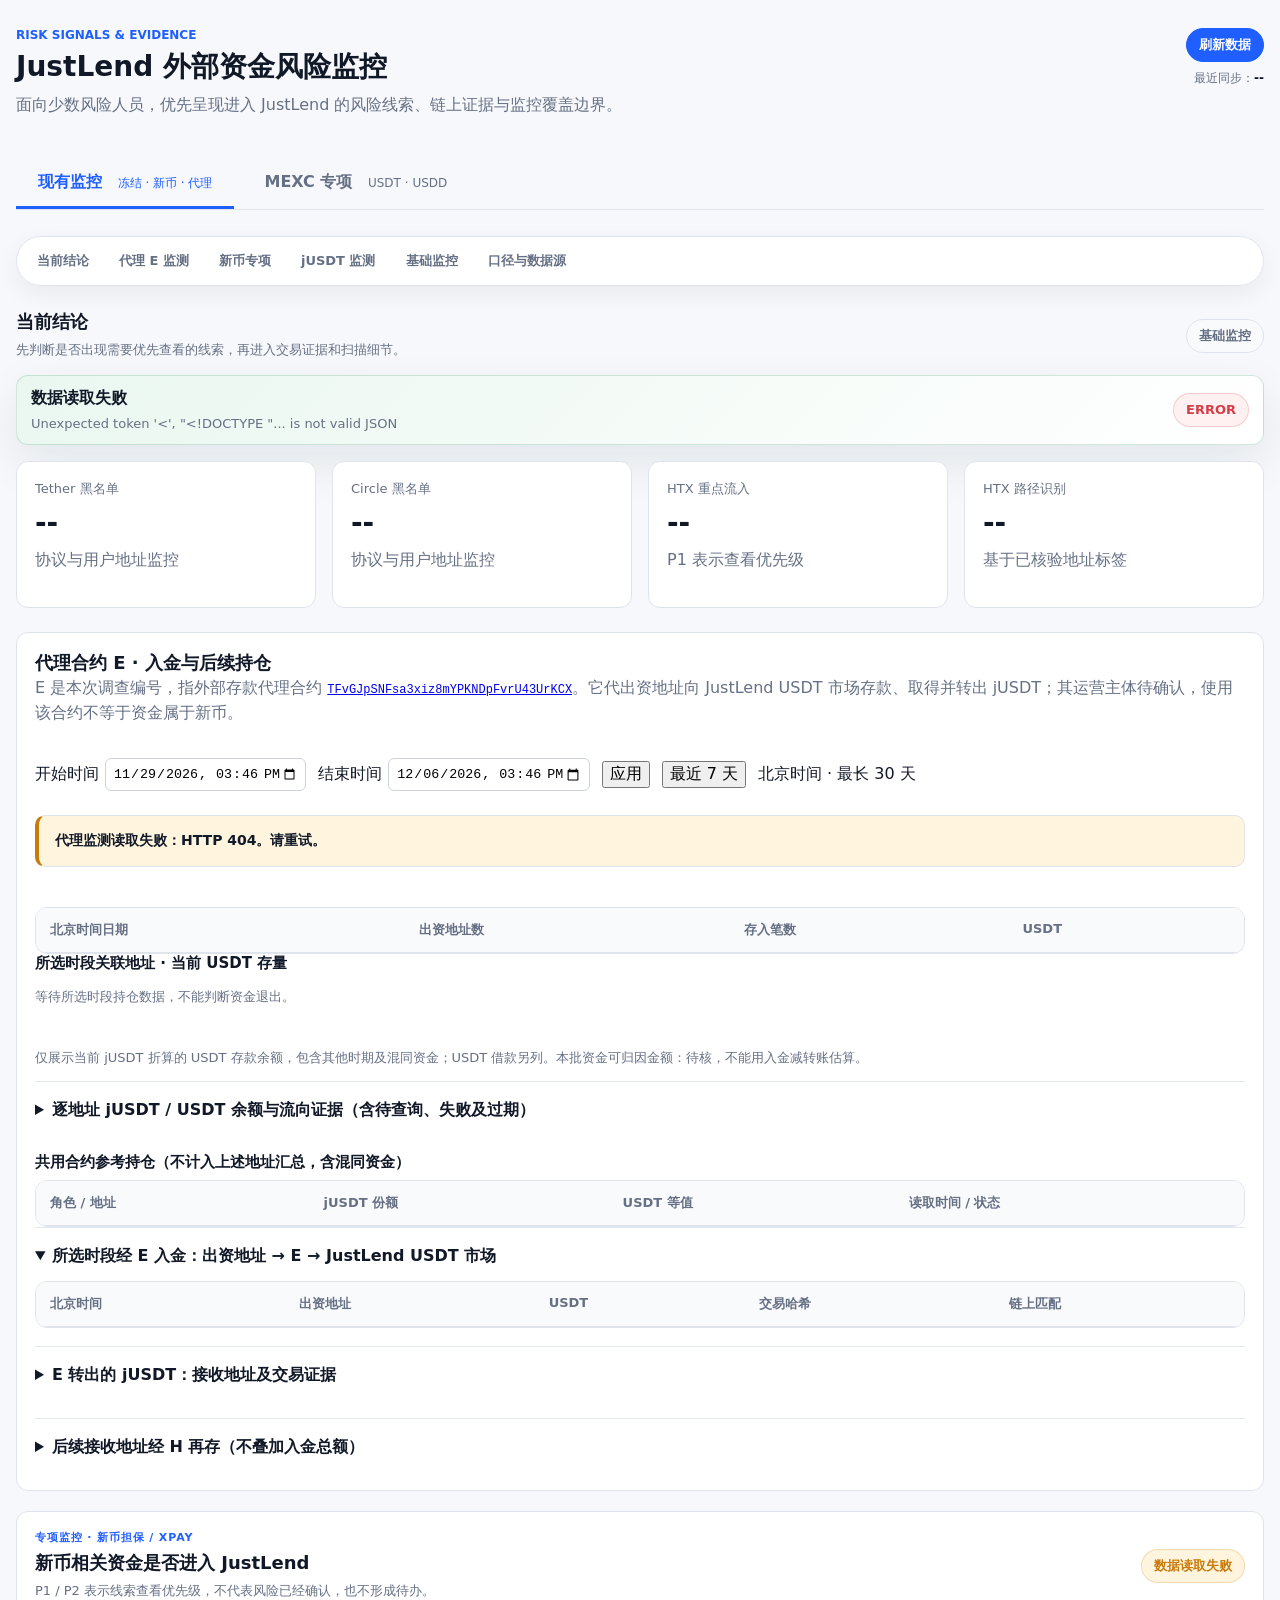
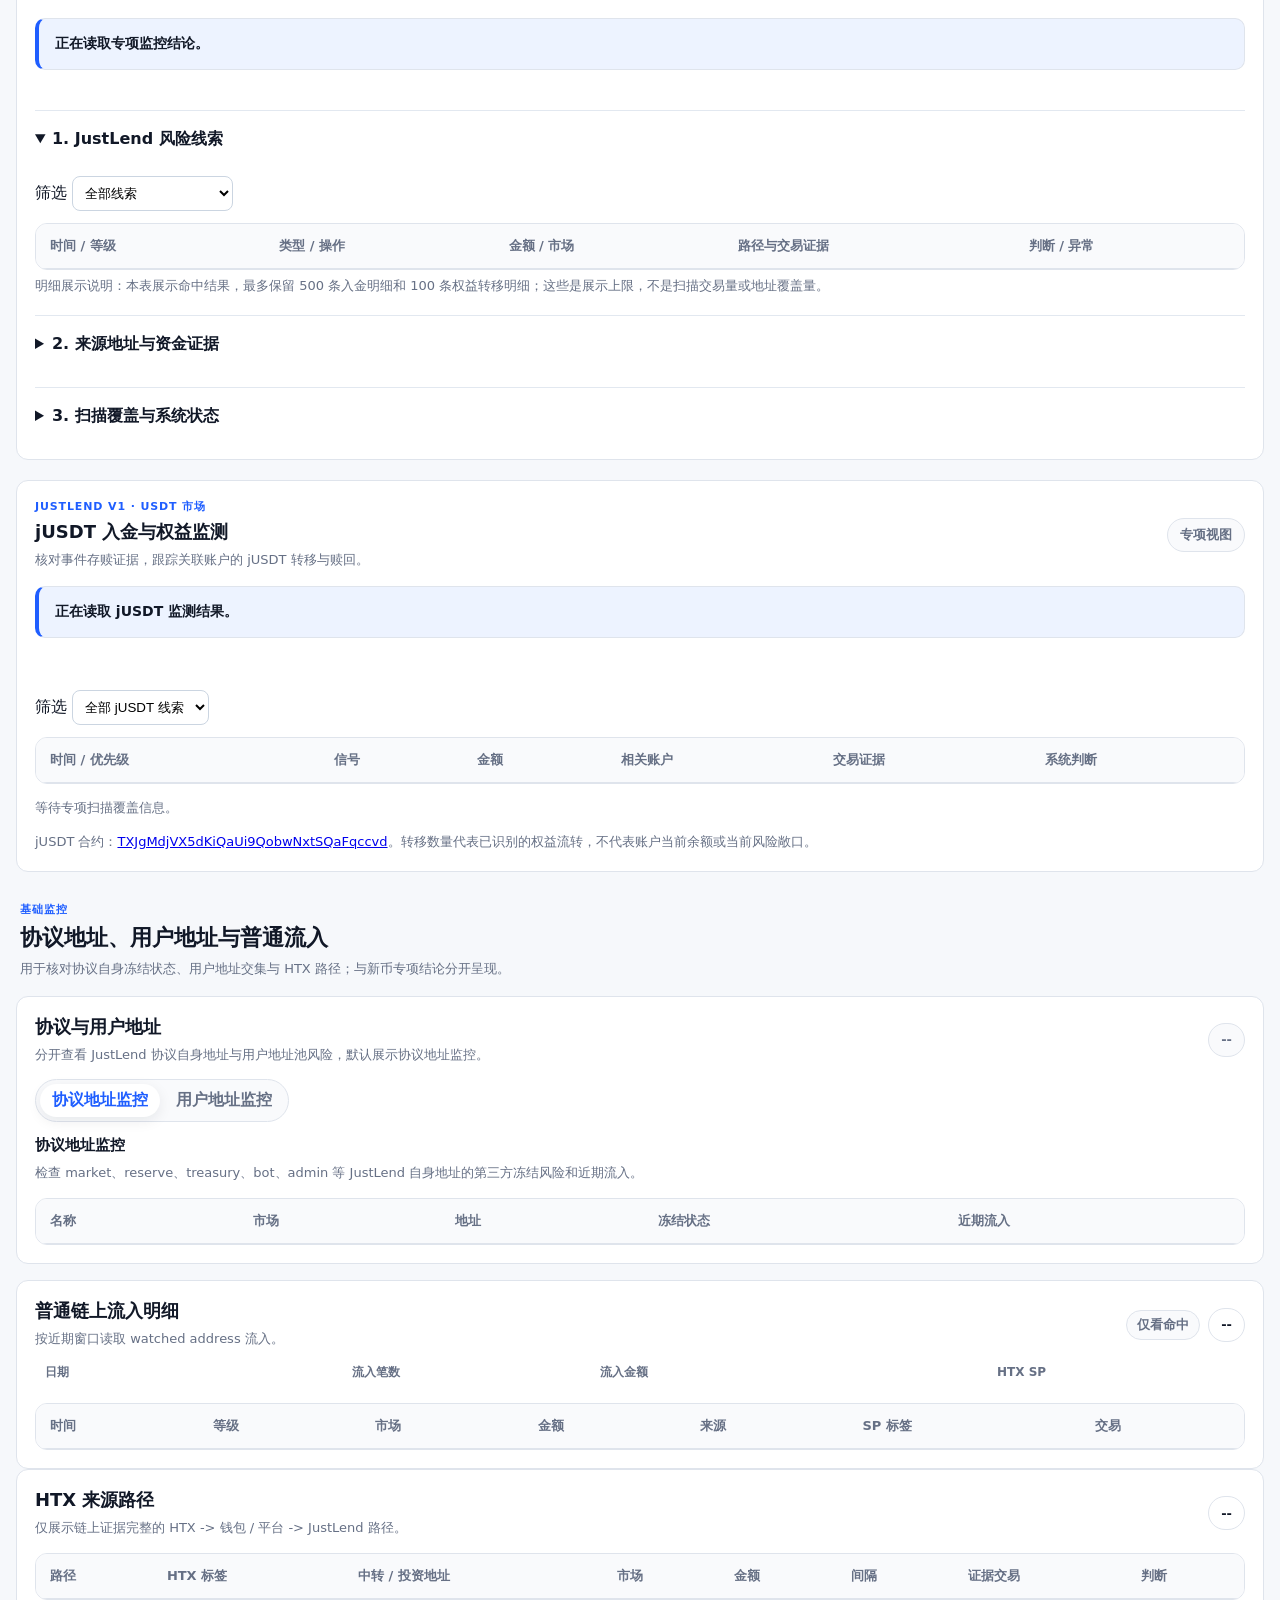
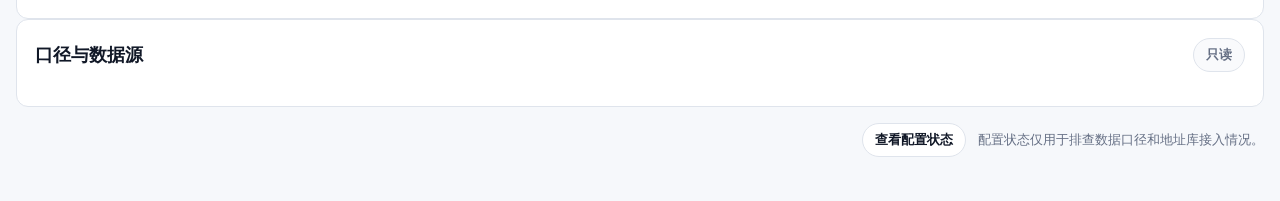
==== commit d5167a46: "Add independent MEXC monitoring and audited fund attribution" ====
--- a/iterations/v0.1.0/live-dashboard/index.html
+++ b/iterations/v0.1.0/live-dashboard/index.html
@@ -14,12 +14,17 @@
         <h1>JustLend 外部资金风险监控</h1>
         <p>面向少数风险人员，优先呈现进入 JustLend 的风险线索、链上证据与监控覆盖边界。</p>
       </div>
-      <div class="header-actions">
+      <div class="header-actions" id="legacyHeaderActions">
         <button id="refreshBtn" class="btn primary">刷新数据</button>
         <span class="sync-meta">最近同步：<strong id="syncTime">--</strong></span>
       </div>
     </header>
 
+    <div class="workspace-tabs" role="tablist" aria-label="监控专项">
+      <button id="legacyTab" type="button" role="tab" aria-selected="true" aria-controls="legacyPanel">现有监控 <span>冻结 · 新币 · 代理</span></button>
+      <button id="mexcTab" type="button" role="tab" aria-selected="false" aria-controls="mexcPanel" tabindex="-1">MEXC 专项 <span>USDT · USDD</span></button>
+    </div>
+    <div id="legacyPanel" role="tabpanel" aria-labelledby="legacyTab">
     <nav class="dashboard-nav" aria-label="看板导航">
       <a href="#riskOverview">当前结论</a>
       <a href="#proxyMonitor">代理 E 监测</a>
@@ -96,7 +101,7 @@
         <div class="table-wrap"><table><thead><tr><th>北京时间</th><th>出资地址</th><th>USDT</th><th>交易哈希</th><th>链上匹配</th></tr></thead><tbody id="proxyDeposits"></tbody></table></div>
       </details>
       <details><summary>E 转出的 jUSDT：接收地址及交易证据</summary>
-        <div class="table-wrap"><table><thead><tr><th>北京时间</th><th>E → 接收地址</th><th>jUSDT</th><th>交易哈希</th></tr></thead><tbody id="proxyRights"></tbody></table></div>
+        <div class="table-wrap"><table><thead><tr><th>北京时间</th><th>E → 接收地址</th><th>jToken / 市场</th><th>交易哈希</th></tr></thead><tbody id="proxyRights"></tbody></table></div>
       </details>
       <details><summary>后续接收地址经 H 再存（不叠加入金总额）</summary>
         <div class="table-wrap"><table><thead><tr><th>北京时间</th><th>接收地址 → H → 市场</th><th>USDT</th><th>交易哈希</th></tr></thead><tbody id="proxyReentries"></tbody></table></div>
@@ -311,6 +316,55 @@
       <button id="configOpenBtn" class="btn secondary" type="button">查看配置状态</button>
       <span class="config-footer-copy">配置状态仅用于排查数据口径和地址库接入情况。</span>
     </section>
+    </div>
+
+    <div id="mexcPanel" role="tabpanel" aria-labelledby="mexcTab" hidden>
+      <section class="mexc-hero">
+        <div><div class="eyebrow">MEXC → JUSTLEND / TRON</div><h2>MEXC 相关资金流向</h2>
+          <p>核对来源本金、换币存入与留存权益；区分已确认资金和混同路径中的可能金额。</p>
+          <div class="mexc-tags"><span>TRON</span><span>USDT / jUSDT</span><span>USDD / jUSDD</span><span>近 30 天回查</span></div>
+        </div>
+        <div class="header-actions"><button type="button" class="btn primary" id="mexcRefresh">刷新专项数据</button><span id="mexcTime" class="sync-meta">等待首次读取</span></div>
+      </section>
+      <div id="mexcNotice" class="mexc-notice" role="status" aria-live="polite">正在读取专项快照，尚不能判断是否有流入。</div>
+      <div id="mexcReviewNote" class="mexc-review-note"></div>
+      <div class="mexc-metrics" id="mexcMetrics"></div>
+      <section class="card mexc-card mexc-deepening" id="mexcUSDTDeepening" hidden></section>
+      <section class="card mexc-card mexc-deepening" id="mexcDeepening" hidden></section>
+      <section class="card mexc-card" id="mexcRetentionSection">
+        <div class="section-head"><div><span class="section-kicker">01 / 留存权益</span><h2>当前留存 · 以复核时点为准</h2></div><span id="mexcRetentionTime" class="pill muted"></span></div>
+        <p class="section-copy">按仍持有的 jToken 权益计算。USDT 与 USDD 分开计量；还款进入公共池，不计为个人存款权益。钱包全额不等于 MEXC 可归因金额。</p>
+        <div id="mexcRetentionSummary" class="mexc-retention-summary"></div>
+        <div class="table-wrap"><table><thead><tr><th>钱包 / 市场</th><th>可归因留存</th><th>钱包全部存款</th><th>复核依据</th></tr></thead><tbody id="mexcRetention"></tbody></table></div>
+        <details><summary>公共池及其他待核留存</summary><div id="mexcUnresolved"></div></details>
+      </section>
+      <section class="card mexc-card">
+        <div class="section-head"><div><span class="section-kicker">02 / 交易复核</span><h2>来源、换币与 JustLend 入金</h2></div><span id="mexcCount" class="pill muted">等待数据</span></div>
+        <div class="mexc-toolbar"><label>关联强度 <select id="mexcStrength"><option value="all">全部强度</option><option value="confirmed">已确认</option><option value="mixed">中 · 存在混同</option><option value="weak">弱 · 间接关联</option><option value="diverted">未增加可归因本金</option><option value="pending">新增待复核</option></select></label><label>资产 <select id="mexcAsset"><option value="all">全部资产</option><option value="USDT">USDT</option><option value="USDD">USDD</option></select></label><label>路径 <select id="mexcKind"><option value="all">全部路径</option><option value="direct">直接入金</option><option value="wallet">钱包中转</option><option value="contract">合约路径</option><option value="conversion">USDT → USDD 换币</option></select></label>
+          <label>时间 <select id="mexcPeriod"><option value="30">近 30 天</option><option value="7">近 7 天</option><option value="1">近 24 小时</option></select></label><span>北京时间 · 展开记录查看每一跳</span></div>
+        <p class="section-copy">筛选仅作用于下方明细，顶部金额保留完整复核范围。多笔交易共享同一来源时，展示分组去重上限，不逐笔累加。</p>
+        <div id="mexcEvents" class="mexc-events"></div>
+      </section>
+      <section class="card mexc-card">
+        <div class="section-head"><div><span class="section-kicker">03 / 持续采集</span><h2>jUSDT / jUSDD 转手与持仓快照</h2></div><span class="pill muted">独立口径</span></div>
+        <p class="section-copy">由已核验的 Mint 交易开始追踪，最多 4 次权益转手。关联钱包持仓含其他来源资金，与入金金额不可相加。</p>
+        <details><summary>关联钱包持仓快照 <span id="mexcPositionCount"></span></summary>
+          <p id="mexcPositionNote" class="section-copy"></p>
+          <div class="table-wrap"><table><thead><tr><th>关联钱包</th><th>jToken 份额</th><th>全部存款权益</th><th>借款</th><th>读取状态 / 北京时间</th></tr></thead><tbody id="mexcPositions"></tbody></table></div>
+        </details>
+        <details><summary>jToken 权益转手 <span id="mexcRightsCount"></span></summary><div class="table-wrap"><table><thead><tr><th>北京时间</th><th>发送方 → 接收方</th><th>jToken / 市场</th><th>交易证据</th></tr></thead><tbody id="mexcRights"></tbody></table></div></details>
+        <details><summary>赎回记录 <span id="mexcRedeemCount"></span></summary><div class="table-wrap"><table><thead><tr><th>北京时间</th><th>赎回地址</th><th>份额 / 底层资产</th><th>核验 / 交易</th></tr></thead><tbody id="mexcRedeems"></tbody></table></div></details>
+        <details><summary>合约跨交易转手 · 待核 <span id="mexcAmbiguousCount"></span></summary><p class="section-copy">仅为等量转出候选，不能确认接收人权益来自该批资金；不自动继续归因。</p><div class="table-wrap"><table><thead><tr><th>北京时间</th><th>合约 → 接收方</th><th>jToken / 市场</th><th>交易证据</th></tr></thead><tbody id="mexcAmbiguous"></tbody></table></div></details>
+      </section>
+      <section class="card mexc-card">
+        <div class="section-head"><div><span class="section-kicker">04 / 来源与覆盖</span><h2>地址依据与监控边界</h2></div><a href="https://arkm.com/explorer/entity/mexc" target="_blank" rel="noopener noreferrer">查看 Arkham 实体 ↗</a></div>
+        <p id="mexcSourceNote" class="section-copy"></p>
+        <div class="table-wrap"><table><thead><tr><th>已核对地址</th><th>Arkham 标签</th><th>核对日期</th><th>USDT 冻结状态 / 检查时间</th></tr></thead><tbody id="mexcSources"></tbody></table></div>
+        <div id="mexcMarketCoverage" class="mexc-market-coverage"></div><div id="mexcCoverage" class="mexc-coverage"></div>
+        <details><summary>口径、扫描限制与异常详情</summary><ul id="mexcLimitations"></ul><div id="mexcErrors"></div></details>
+        <p class="mexc-legal">监管事件、Arkham 标签和 USDT 链上冻结是三个独立维度。此页用于核查链上关联，不自动认定制裁命中或洗钱。</p>
+      </section>
+    </div>
   </main>
 
   <div class="modal-backdrop" id="configModal" aria-hidden="true">
@@ -368,5 +422,7 @@
   <script src="./app.js"></script>
   <script src="./xinbi-ui.js"></script>
   <script src="./proxy-ui.js"></script>
+  <script src="./mexc-ui.js"></script>
+  <script src="./dashboard-tabs.js"></script>
 </body>
 </html>
--- a/iterations/v0.1.0/live-dashboard/styles.css
+++ b/iterations/v0.1.0/live-dashboard/styles.css
@@ -18,6 +18,93 @@
 }
 
 * { box-sizing: border-box; }
+[hidden] { display: none !important; }
+
+.workspace-tabs { display:flex; gap:8px; margin:26px 0; border-bottom:1px solid var(--border); }
+.workspace-tabs button { border:0; border-bottom:3px solid transparent; background:none; padding:13px 22px; color:var(--muted); font-weight:700; }
+.workspace-tabs button span { margin-left:10px; font-size:12px; font-weight:400; }
+.workspace-tabs button[aria-selected="true"] { color:var(--blue); border-bottom-color:var(--blue); }
+.workspace-tabs button:focus-visible, #mexcPanel summary:focus-visible { outline:3px solid #8ab2ff; outline-offset:2px; }
+.mexc-hero { display:flex; justify-content:space-between; gap:24px; padding:12px 0 24px; }
+.mexc-hero h2 { font-size:28px; letter-spacing:-.5px; margin:10px 0; }
+.mexc-hero p { color:var(--muted); margin:0 0 16px; font-size:14px; }
+.mexc-tags { display:flex; flex-wrap:wrap; gap:8px; }
+.mexc-tags span { font-size:11px; letter-spacing:.5px; border:1px solid var(--border); border-radius:5px; padding:4px 8px; background:white; color:#475467; }
+.mexc-notice { background:#fff8e9; border:1px solid #f1ddb1; border-left:4px solid #c78c27; padding:14px 18px; border-radius:8px; font-size:13px; color:#77531e; line-height:1.7; }
+.mexc-notice.is-error { background:var(--red-bg); border-color:#f4bdc1; color:#9b2932; }
+.mexc-metrics { display:grid; grid-template-columns:repeat(3,minmax(0,1fr)); gap:16px; margin:16px 0 28px; }
+.mexc-metrics .card { margin:0; padding:22px; box-shadow:none; min-width:0; }
+.mexc-metrics .card > strong { display:block; font-size:clamp(18px,1.8vw,24px); font-variant-numeric:tabular-nums; margin:12px 0; overflow-wrap:anywhere; }
+.mexc-metrics p { font-size:12px; color:var(--muted); margin:0; }
+#mexcPanel .mexc-card { margin-bottom:22px; padding:24px; box-shadow:none; }
+#mexcPanel .section-head { margin-bottom:10px; }
+#mexcPanel h2 { margin-top:6px; }
+#mexcPanel a { color:var(--blue); text-decoration:none; }
+#mexcPanel a:hover { text-decoration:underline; }
+#mexcPanel small { display:block; font-size:11px; color:var(--muted); margin-top:5px; line-height:1.6; }
+#mexcPanel .mexc-address { font-family:ui-monospace,monospace; font-size:11px; overflow-wrap:anywhere; }
+.mexc-toolbar { display:flex; align-items:center; gap:16px; padding:14px 0; flex-wrap:wrap; font-size:12px; color:var(--muted); }
+.mexc-toolbar label { display:flex; gap:8px; align-items:center; }
+.mexc-toolbar select { font:inherit; padding:7px 10px; border:1px solid var(--border); border-radius:6px; background:white; color:var(--text); }
+.mexc-toolbar>span { margin-left:auto; }
+.mexc-events { margin-top:14px; }
+#mexcPanel details { border-top:1px solid var(--border); padding:15px 0; }
+#mexcPanel summary { cursor:pointer; font-weight:600; font-size:13px; color:#344054; }
+#mexcPanel summary>span { font-weight:400; color:var(--muted); }
+#mexcPanel .mexc-event summary { display:flex; justify-content:space-between; gap:16px; align-items:center; }
+#mexcPanel .mexc-event summary strong { display:inline-block; margin-left:15px; font-size:18px; color:var(--text); }
+#mexcPanel .mexc-event summary strong small { display:inline; font-size:12px; }
+.mexc-event-state { text-align:right; font-size:12px; }
+.mexc-evidence { background:#f8fafc; padding:16px; margin-top:16px; border-radius:8px; font-size:12px; line-height:1.7; }
+.mexc-leg { display:flex; align-items:flex-start; gap:12px; padding:12px 0; border-bottom:1px solid var(--border); }
+.mexc-leg>b { display:grid; place-items:center; flex-shrink:0; width:24px; height:24px; border-radius:50%; background:#e7efff; color:var(--blue); }
+.mexc-empty { text-align:center; padding:36px 16px !important; color:var(--muted); font-size:13px; background:#fafbfd; border-radius:8px; }
+.mexc-empty strong { color:#475467; font-size:15px; }
+.mexc-empty p { margin:12px 0 0; }
+.mexc-coverage { display:grid; grid-template-columns:repeat(6,1fr); padding:20px 0; gap:16px; }
+.mexc-coverage strong { display:block; font-size:23px; margin-bottom:6px; }
+.mexc-coverage span { color:var(--muted); font-size:11px; }
+.mexc-legal { margin:16px 0 0; padding-top:16px; border-top:1px solid var(--border); font-size:12px; line-height:1.7; color:var(--muted); }
+.mexc-review-note { margin-top:20px; font-size:12px; line-height:1.8; color:var(--muted); }
+.mexc-metrics .confirmed { border-top:3px solid #16866a; }
+.mexc-metrics .possible { border-top:3px solid #c78c27; }
+.mexc-metrics .retained { border-top:3px solid #4574c5; }
+.mexc-metrics .label { font-size:13px; }
+.mexc-metrics .card > strong { font-size:clamp(23px,2.3vw,32px); }
+.mexc-metrics .card > strong small { display:inline !important; font-size:13px !important; font-weight:500; }
+.mexc-retention-summary,.mexc-market-coverage { display:flex; gap:16px; flex-wrap:wrap; margin:16px 0; }
+.mexc-retention-summary>div,.mexc-market-coverage>div { flex:1; min-width:200px; border:1px solid var(--border); border-radius:8px; padding:14px 16px; background:#fafbfd; }
+.mexc-retention-summary strong { font-size:18px; display:block; margin-top:6px; }
+.mexc-confirmed { background:#e9f6f0 !important; color:#116b50 !important; }
+.mexc-review-muted { color:#667085 !important; background:#eef0f3 !important; }
+@media(max-width:520px) { .mexc-metrics { grid-template-columns:1fr !important; } }
+.mexc-evidence .mexc-principal { color:#344054; background:white; border:1px solid var(--border); border-radius:6px; padding:12px; }
+#mexcRetention td { font-size:12px; line-height:1.6; vertical-align:top; }
+#mexcRetention td:nth-child(2),#mexcRetention td:nth-child(3) { white-space:nowrap; font-variant-numeric:tabular-nums; }
+#mexcUnresolved { font-size:12px; line-height:1.8; color:var(--muted); }
+.mexc-deepening { font-size:13px; line-height:1.8; }
+.mexc-deepening details { margin-top:12px; padding-top:10px; border-top:1px solid var(--border); }
+.mexc-deepening summary { cursor:pointer; font-weight:600; }
+.mexc-deepening td { vertical-align:top; font-size:12px; }
+.mexc-deepening td small { display:block; color:var(--muted); }
+.mexc-deepening li { margin-bottom:5px; color:var(--muted); }
+.mexc-tm9-followup { margin:22px 0; padding:18px; border:1px solid #b9d0e9; border-radius:10px; background:#f6faff; }
+.mexc-tm9-followup h3 { margin:0 0 12px; }
+.mexc-tm9-followup .mexc-retention-summary>div { background:#fff; }
+#mexcPanel .mexc-event summary>span:first-child { min-width:0; }
+#mexcPanel ul { padding-left:20px; line-height:1.9; font-size:13px; color:var(--muted); }
+@media(max-width:900px) {
+  .mexc-metrics { grid-template-columns:repeat(2,minmax(0,1fr)); }
+  .mexc-coverage { grid-template-columns:repeat(3,1fr); }
+  .mexc-hero { flex-direction:column; }
+  .mexc-hero .header-actions { align-items:flex-start; }
+  .workspace-tabs button { padding:12px; }
+  .workspace-tabs button span { display:block; margin:5px 0 0; }
+  #mexcPanel .mexc-event summary { align-items:flex-start; flex-direction:column; }
+  .mexc-event-state { text-align:left; }
+  .mexc-toolbar>span { margin-left:0; }
+  #mexcPanel .mexc-card { padding:16px; }
+}
 
 body {
   margin: 0;
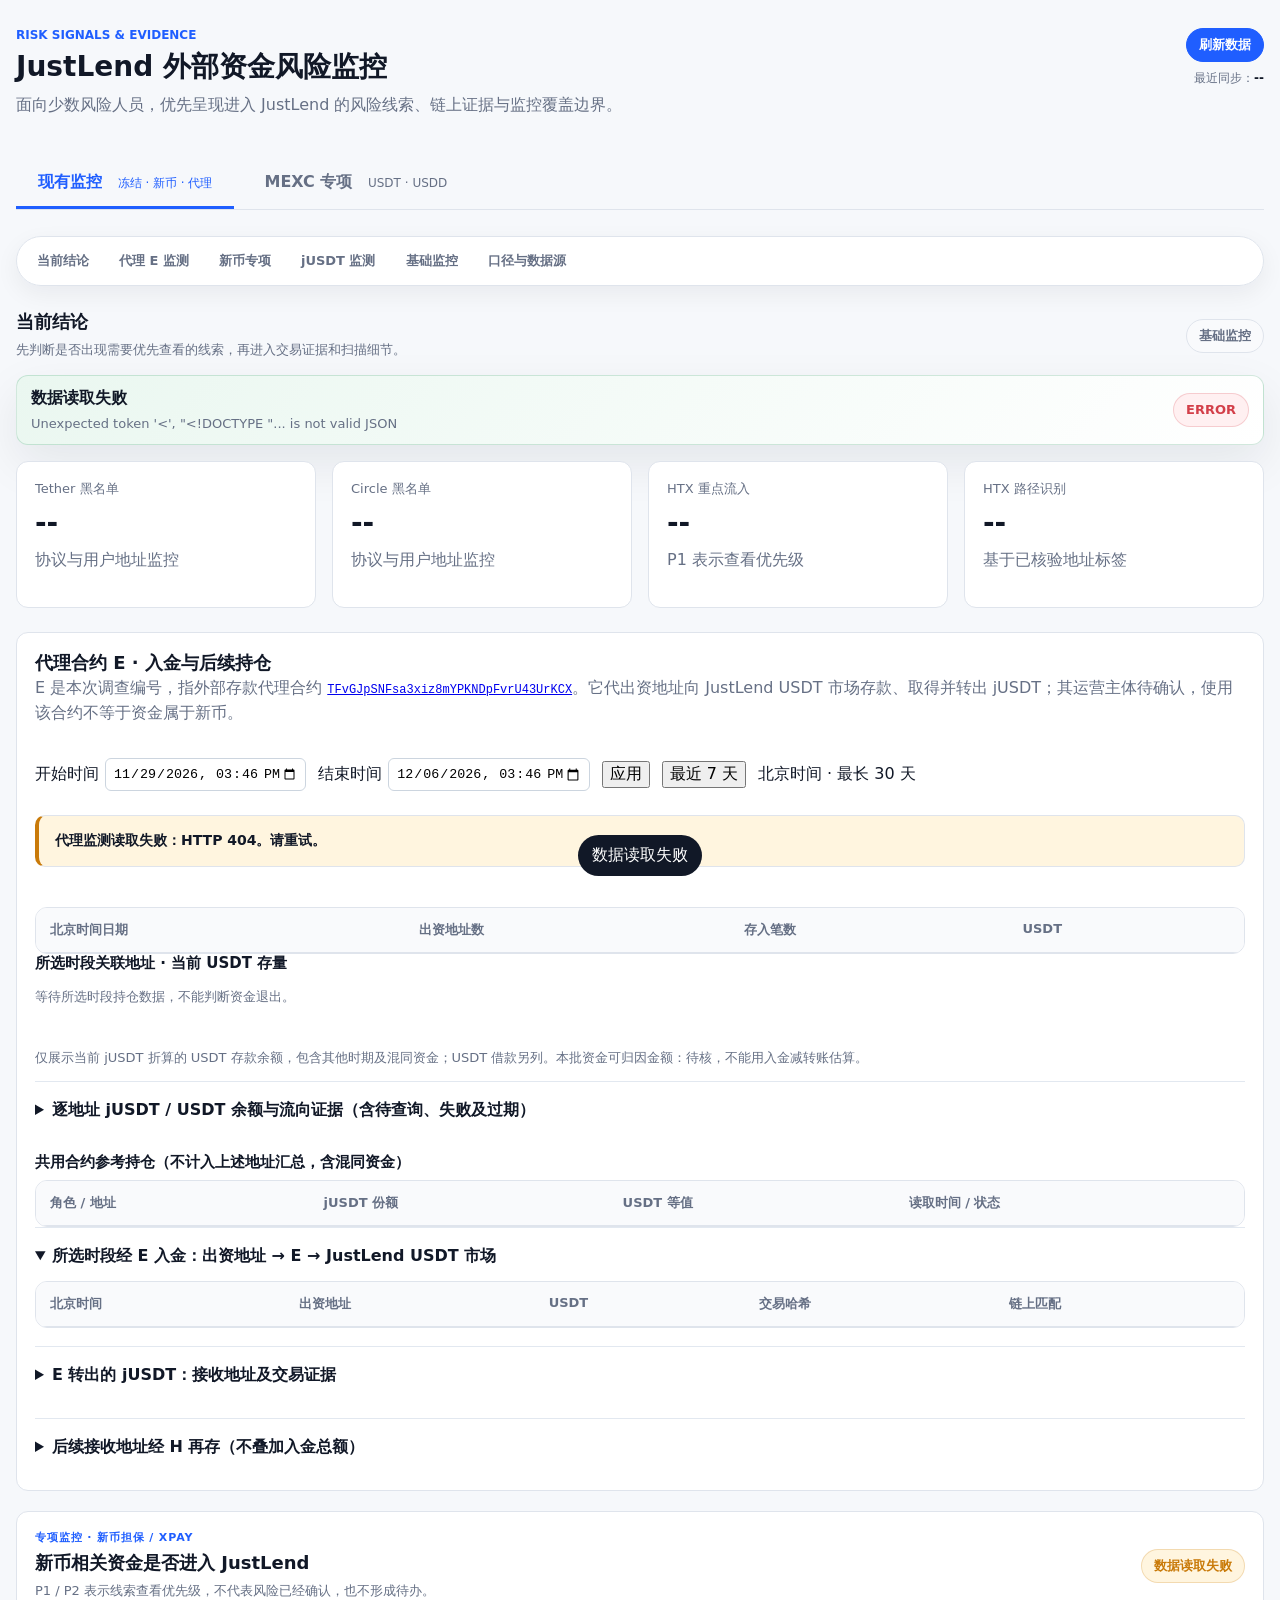
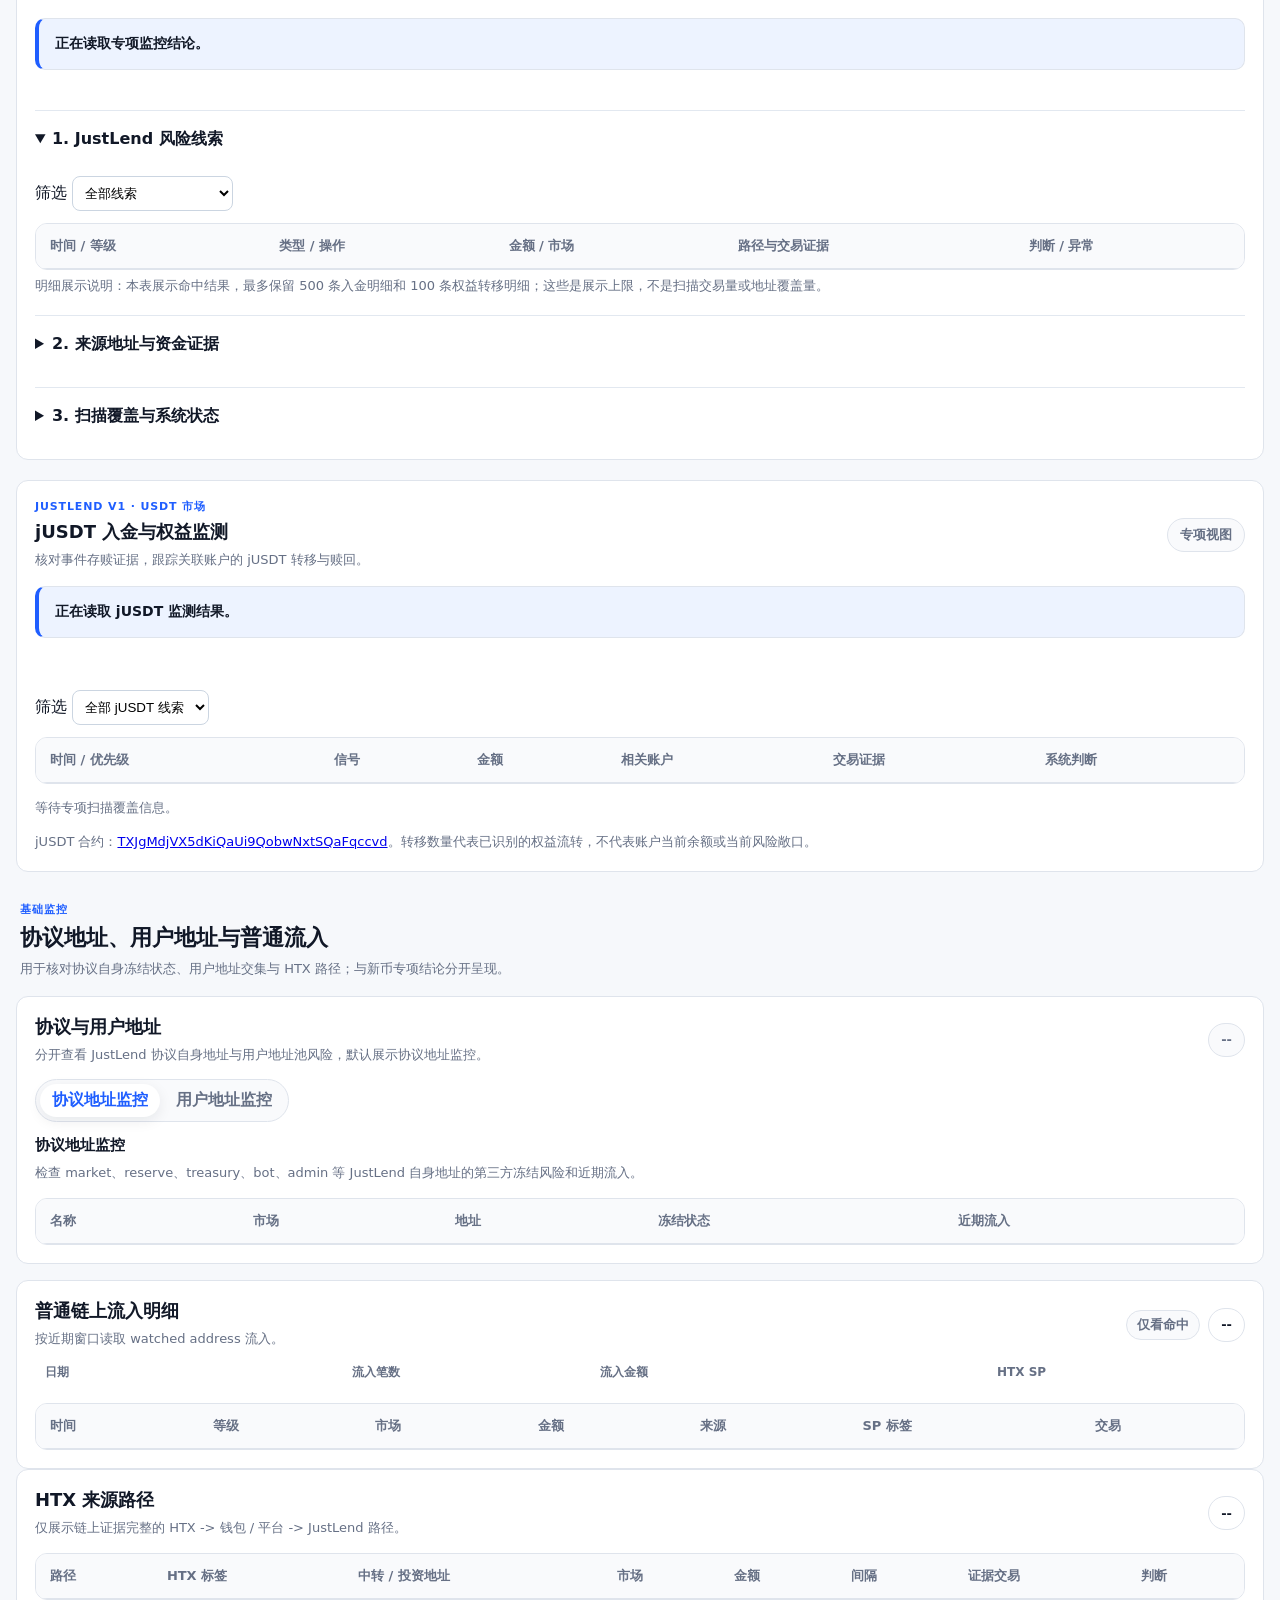
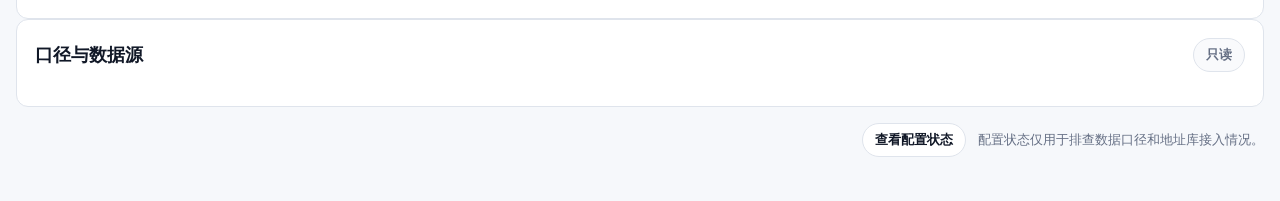
==== commit c390360c: "Bound MEXC collector resources and enable dual-market monitoring" ====
--- a/iterations/v0.1.0/live-dashboard/index.html
+++ b/iterations/v0.1.0/live-dashboard/index.html
@@ -327,6 +327,7 @@
         <div class="header-actions"><button type="button" class="btn primary" id="mexcRefresh">刷新专项数据</button><span id="mexcTime" class="sync-meta">等待首次读取</span></div>
       </section>
       <div id="mexcNotice" class="mexc-notice" role="status" aria-live="polite">正在读取专项快照，尚不能判断是否有流入。</div>
+      <p id="mexcCollectorStatus" class="section-copy" role="status">正在读取采集进程状态…</p>
       <div id="mexcReviewNote" class="mexc-review-note"></div>
       <div class="mexc-metrics" id="mexcMetrics"></div>
       <section class="card mexc-card mexc-deepening" id="mexcUSDTDeepening" hidden></section>
@@ -353,6 +354,7 @@
           <div class="table-wrap"><table><thead><tr><th>关联钱包</th><th>jToken 份额</th><th>全部存款权益</th><th>借款</th><th>读取状态 / 北京时间</th></tr></thead><tbody id="mexcPositions"></tbody></table></div>
         </details>
         <details><summary>jToken 权益转手 <span id="mexcRightsCount"></span></summary><div class="table-wrap"><table><thead><tr><th>北京时间</th><th>发送方 → 接收方</th><th>jToken / 市场</th><th>交易证据</th></tr></thead><tbody id="mexcRights"></tbody></table></div></details>
+        <details><summary>复核观察地址的 jToken 变动 <span id="mexcObservedRightsCount"></span></summary><p class="section-copy">包含已复核钱包、公共池及后续接收方的观察记录。仅用于提示重新核实留存，不自动认定为 MEXC 本金或已确认赎回，也不计入来源金额。</p><div class="table-wrap"><table><thead><tr><th>北京时间</th><th>发送方 → 接收方</th><th>jToken / 市场</th><th>交易证据</th></tr></thead><tbody id="mexcObservedRights"></tbody></table></div></details>
         <details><summary>赎回记录 <span id="mexcRedeemCount"></span></summary><div class="table-wrap"><table><thead><tr><th>北京时间</th><th>赎回地址</th><th>份额 / 底层资产</th><th>核验 / 交易</th></tr></thead><tbody id="mexcRedeems"></tbody></table></div></details>
         <details><summary>合约跨交易转手 · 待核 <span id="mexcAmbiguousCount"></span></summary><p class="section-copy">仅为等量转出候选，不能确认接收人权益来自该批资金；不自动继续归因。</p><div class="table-wrap"><table><thead><tr><th>北京时间</th><th>合约 → 接收方</th><th>jToken / 市场</th><th>交易证据</th></tr></thead><tbody id="mexcAmbiguous"></tbody></table></div></details>
       </section>
